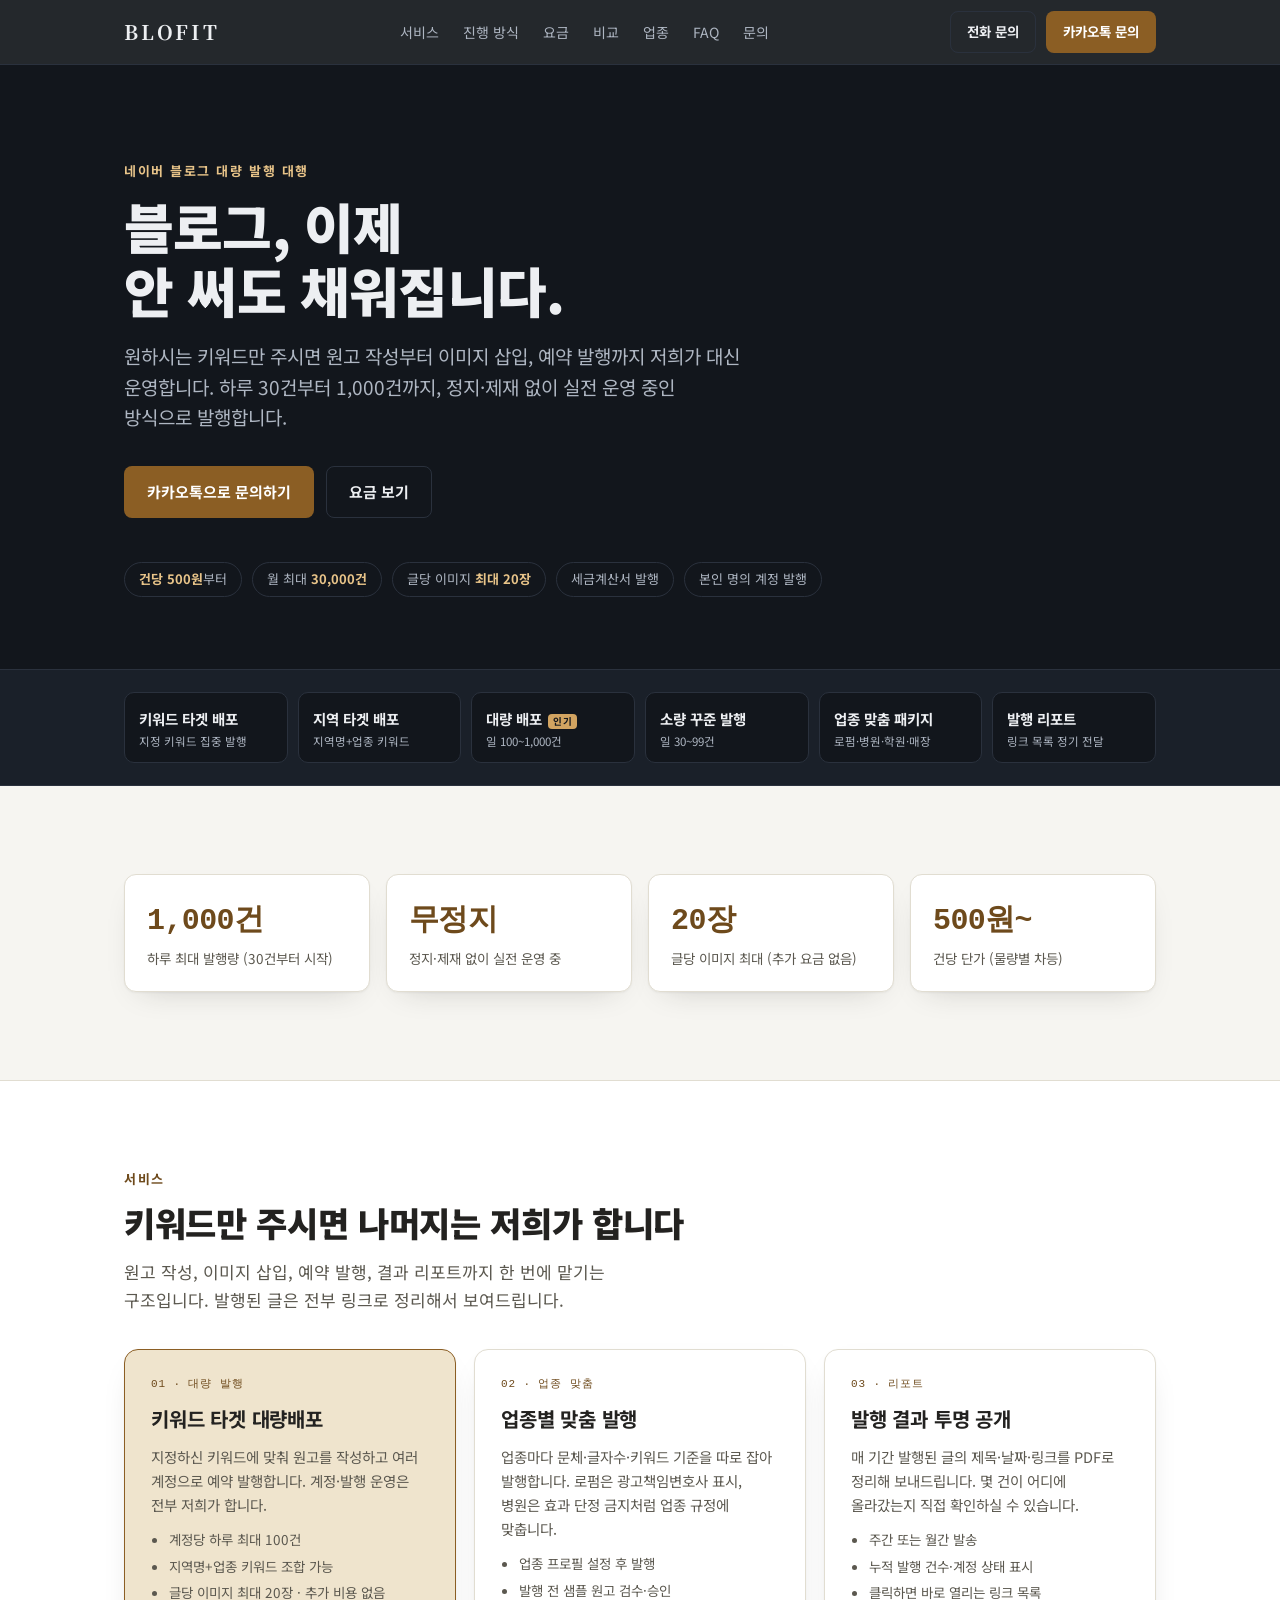
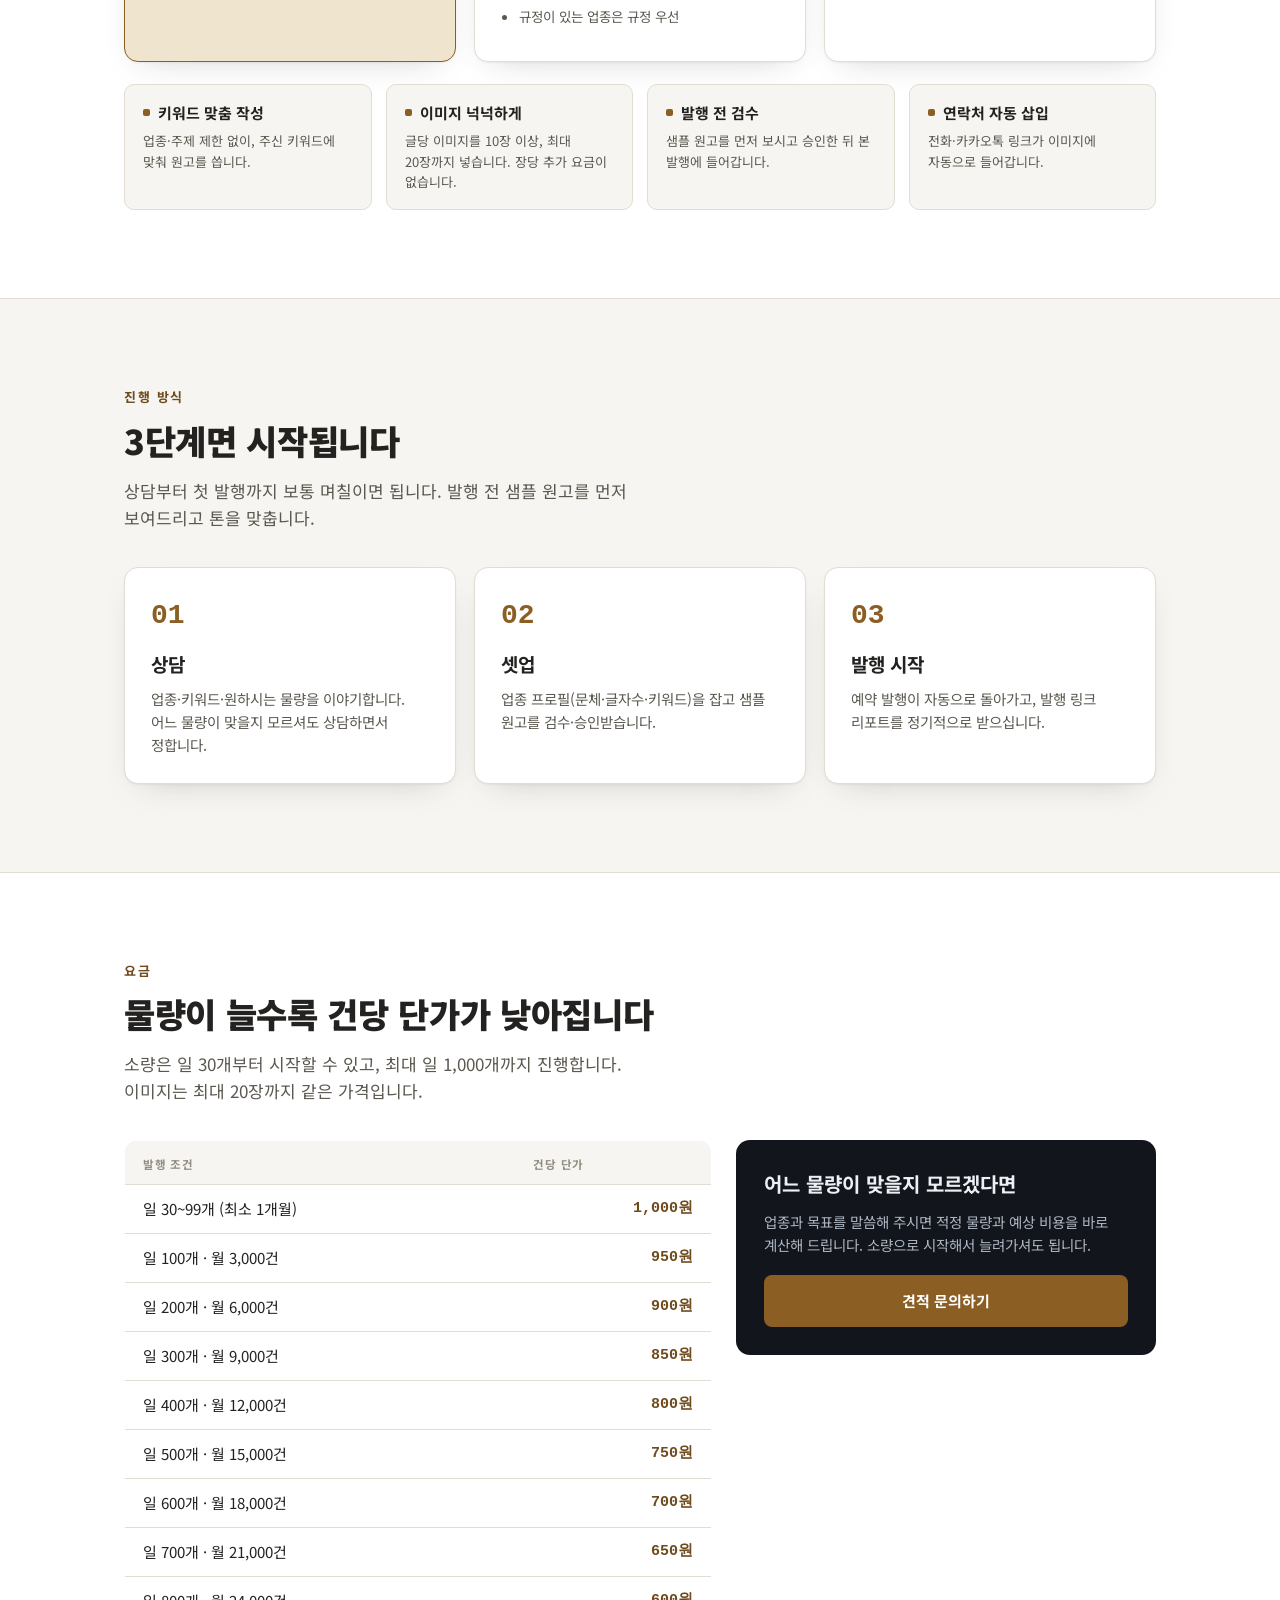
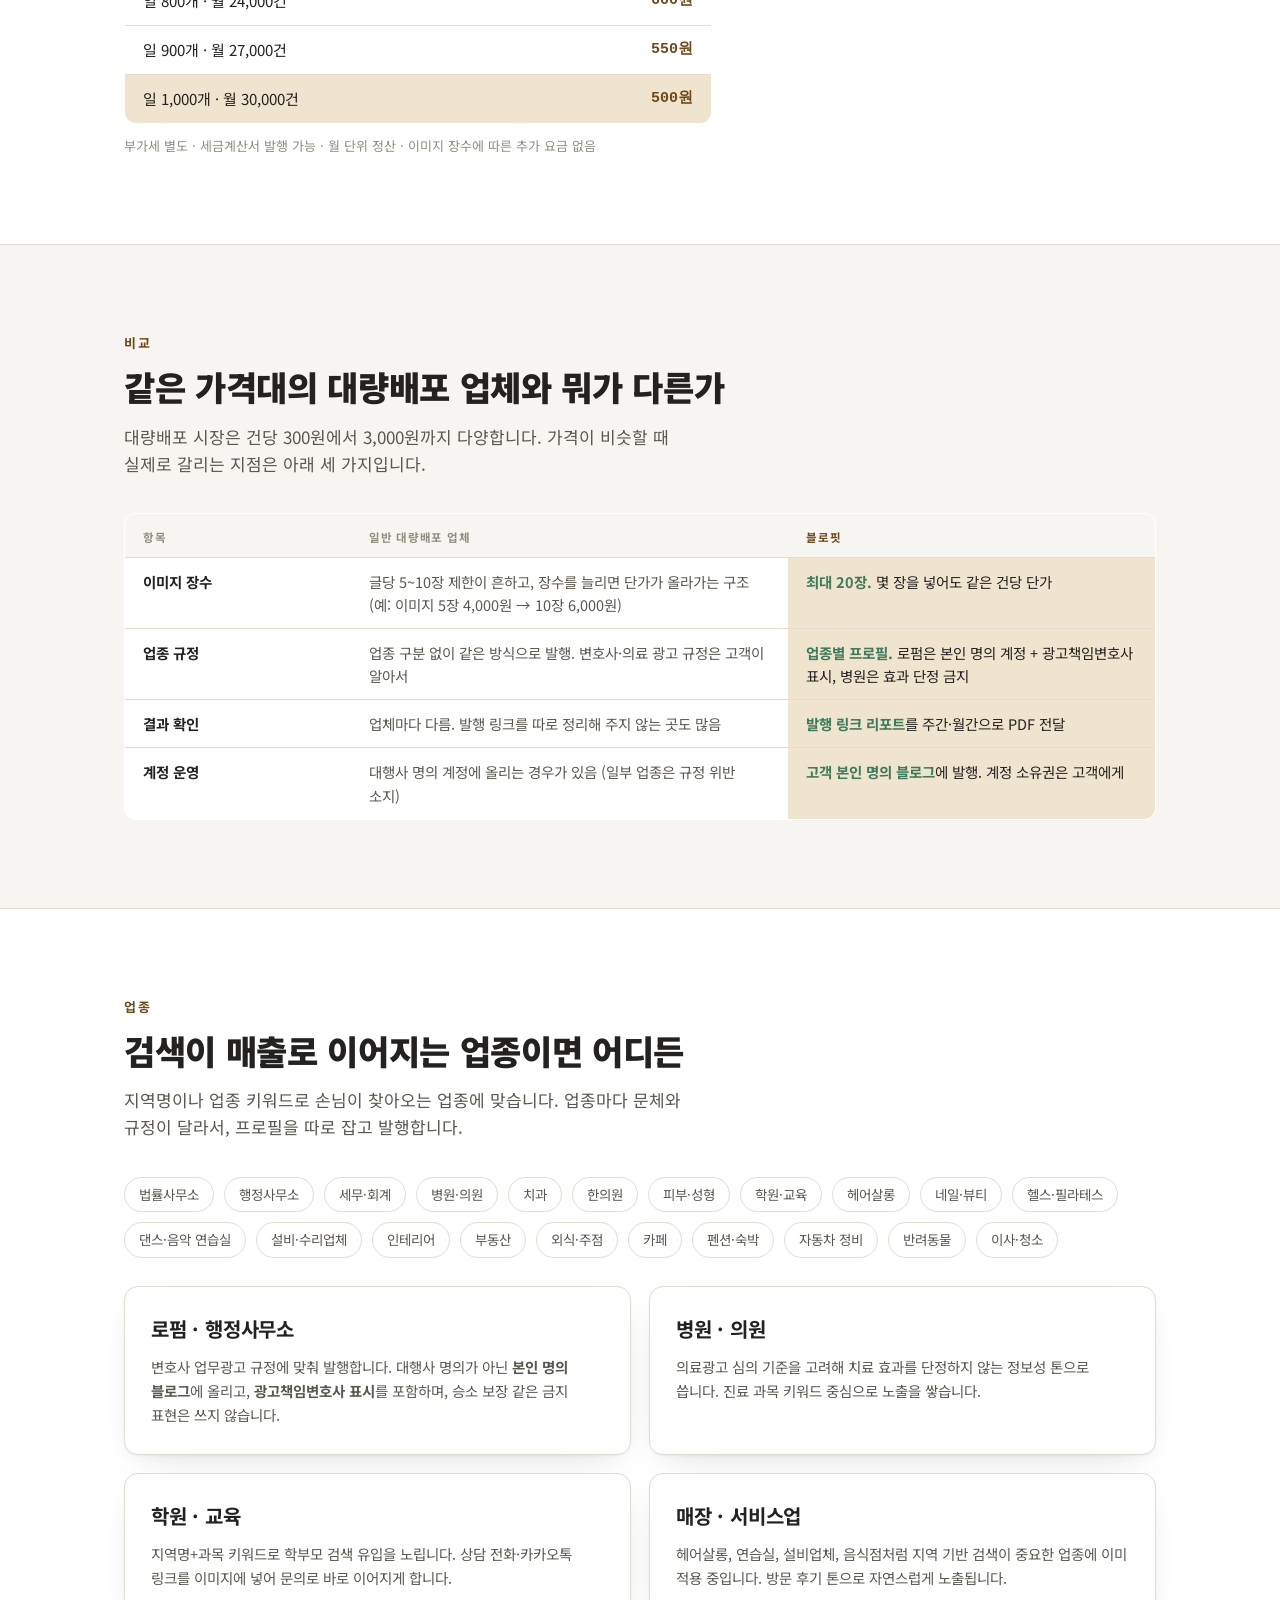
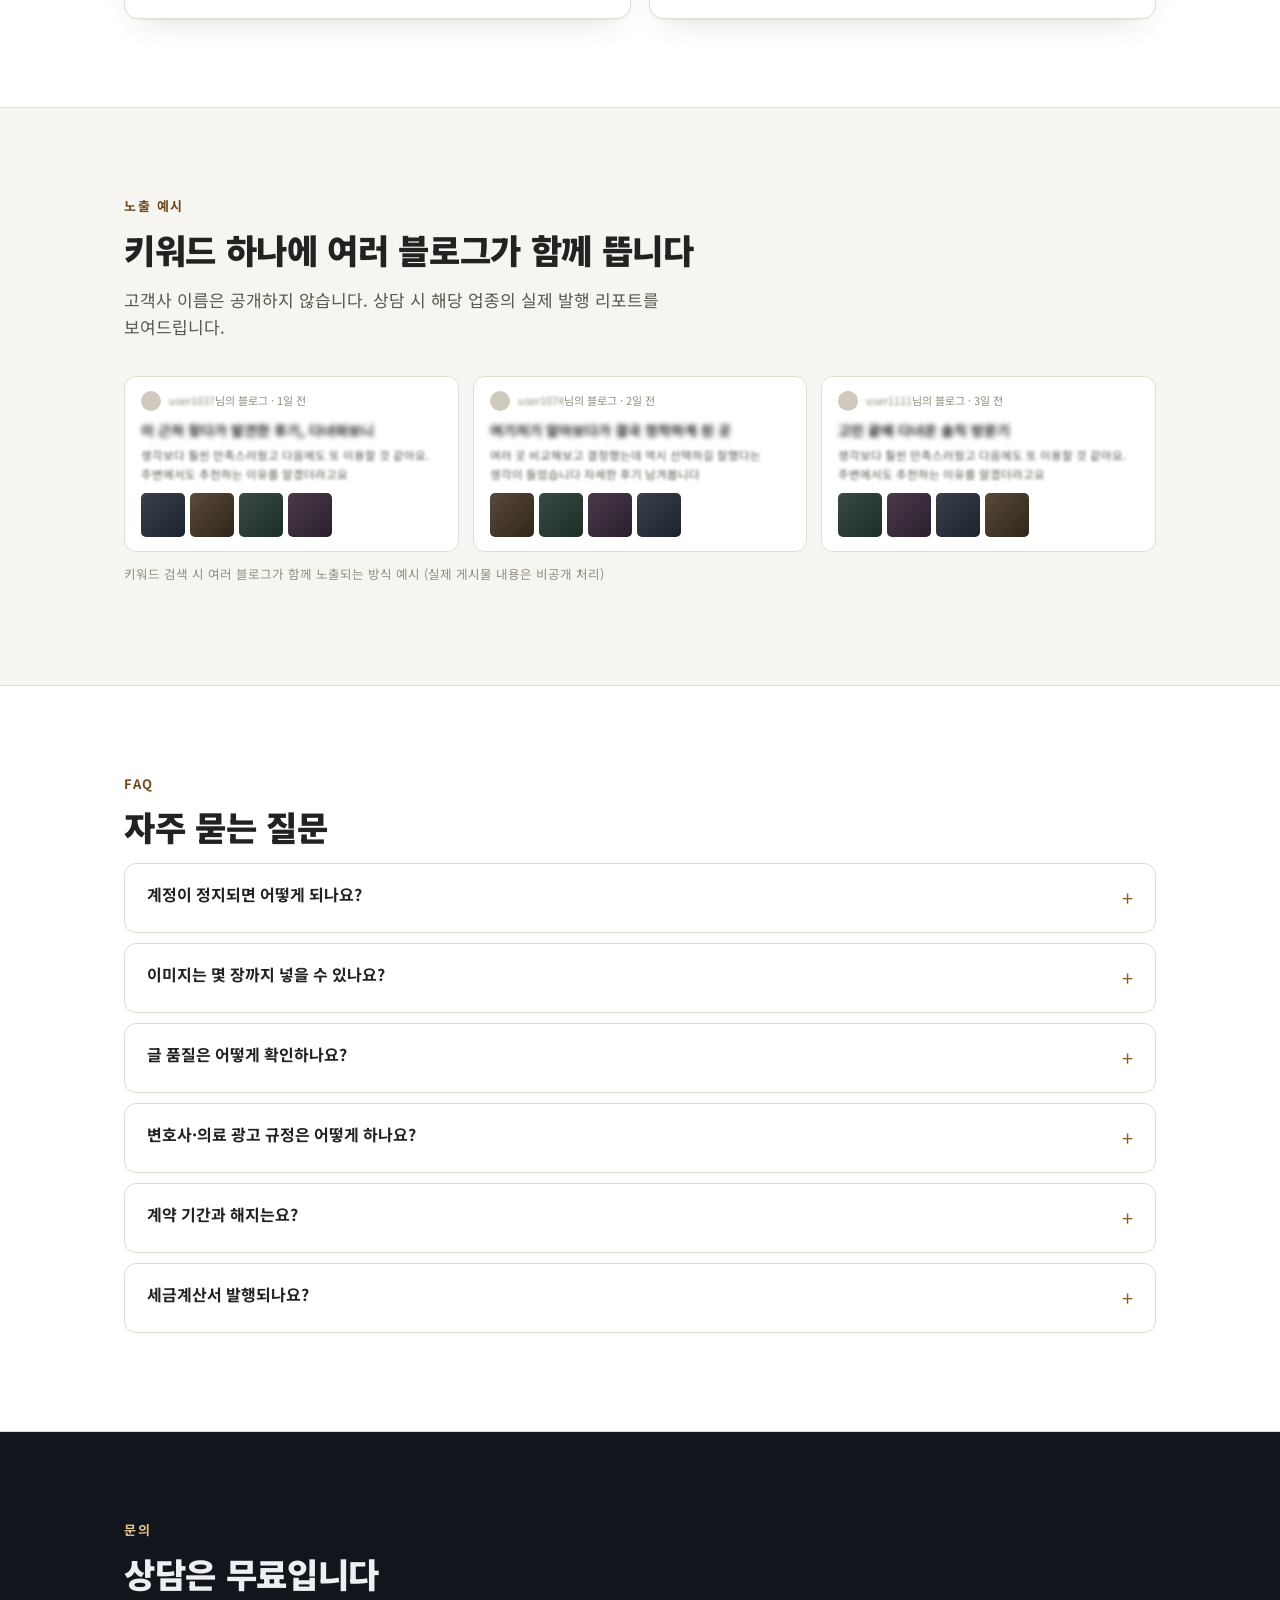
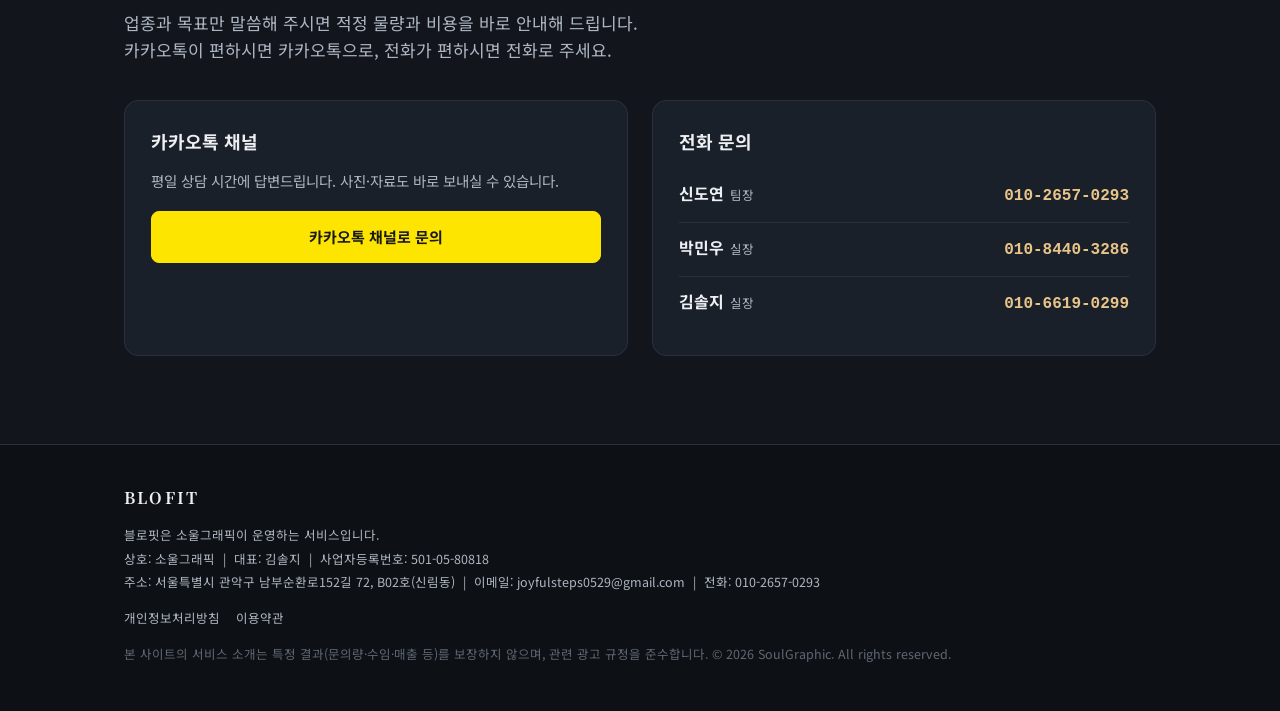
==== index.html @ 7c00e3a6 "블로핏 홈페이지 v5" ====
<!DOCTYPE html>
<html lang="ko">
<head>
<meta charset="UTF-8">
<meta name="viewport" content="width=device-width, initial-scale=1">
<title>블로핏 | 네이버 블로그 대량 발행 대행</title>
<meta name="description" content="키워드만 주시면 원고 작성부터 예약 발행까지. 네이버 블로그 대량배포·키워드 타겟 포스팅을 하루 30건부터 1,000건까지 정지·제재 없이 대행합니다. 건당 500원부터, 글당 이미지 최대 20장, 세금계산서 발행 가능.">
<meta name="keywords" content="블로그 마케팅 대행, 블로그 대량배포, 네이버 블로그 발행 대행, 키워드 상위노출, 블로그 포스팅 대행, 로펌 블로그 마케팅, 병원 블로그 마케팅, 블로핏">
<meta name="robots" content="index,follow">
<link rel="canonical" href="https://blofit.co.kr/">
<meta name="naver-site-verification" content="[네이버 서치어드바이저에서 발급받은 코드]">
<meta property="og:type" content="website">
<meta property="og:title" content="블로핏 | 네이버 블로그 대량 발행 대행">
<meta property="og:description" content="키워드만 주시면 원고 작성부터 예약 발행까지. 하루 30건부터 1,000건까지, 정지·제재 없이 대행합니다.">
<meta property="og:url" content="https://blofit.co.kr/">
<meta property="og:locale" content="ko_KR">
<link rel="stylesheet" href="https://fonts.googleapis.com/css2?family=Noto+Sans+KR:wght@400;500;700;900&family=Noto+Serif+KR:wght@700&display=swap">
<link rel="stylesheet" href="style.css">
<script type="application/ld+json">
{
  "@context": "https://schema.org",
  "@type": "ProfessionalService",
  "name": "블로핏",
  "alternateName": "BLOFIT",
  "description": "네이버 블로그 대량 발행·키워드 타겟 포스팅 대행 서비스",
  "url": "https://blofit.co.kr/",
  "telephone": "+82-10-2657-0293",
  "email": "joyfulsteps0529@gmail.com",
  "address": { "@type": "PostalAddress", "streetAddress": "남부순환로152길 72, B02호", "addressLocality": "관악구", "addressRegion": "서울특별시", "addressCountry": "KR" },
  "areaServed": "KR",
  "parentOrganization": { "@type": "Organization", "name": "소울그래픽" },
  "serviceType": ["블로그 마케팅 대행", "블로그 대량배포", "키워드 타겟 포스팅"]
}
</script>
</head>
<body>

<!-- ===== 헤더 ===== -->
<header>
  <div class="wrap nav">
    <a href="#top" class="wordmark">BLOFIT</a>
    <nav class="nav-links">
      <a href="#service">서비스</a>
      <a href="#process">진행 방식</a>
      <a href="#pricing">요금</a>
      <a href="#compare">비교</a>
      <a href="#industry">업종</a>
      <a href="#faq">FAQ</a>
      <a href="#contact">문의</a>
    </nav>
    <div class="nav-cta">
      <a class="btn btn-ghost btn-tel" href="tel:010-2657-0293">전화 문의</a>
      <a class="btn btn-brass" href="#contact">카카오톡 문의</a>
    </div>
  </div>
</header>

<!-- ===== 히어로 ===== -->
<section class="hero" id="top">
  <div class="wrap">
    <p class="eyebrow">네이버 블로그 대량 발행 대행</p>
    <h1>블로그, 이제<br>안 써도 채워집니다.</h1>
    <p class="lede">원하시는 키워드만 주시면 원고 작성부터 이미지 삽입, 예약 발행까지 저희가 대신 운영합니다. 하루 30건부터 1,000건까지, 정지·제재 없이 실전 운영 중인 방식으로 발행합니다.</p>
    <div class="hero-cta">
      <a class="btn btn-brass" href="#contact">카카오톡으로 문의하기</a>
      <a class="btn btn-ghost" href="#pricing">요금 보기</a>
    </div>
    <div class="chips">
      <span class="chip"><b>건당 500원</b>부터</span>
      <span class="chip">월 최대 <b>30,000건</b></span>
      <span class="chip">글당 이미지 <b>최대 20장</b></span>
      <span class="chip">세금계산서 발행</span>
      <span class="chip">본인 명의 계정 발행</span>
    </div>
  </div>
</section>

<!-- ===== 카테고리 버튼 띠 ===== -->
<div class="catbar">
  <div class="wrap">
    <div class="cats">
      <a class="cat" href="#service"><b>키워드 타겟 배포</b><span>지정 키워드 집중 발행</span></a>
      <a class="cat" href="#service"><b>지역 타겟 배포</b><span>지역명+업종 키워드</span></a>
      <a class="cat" href="#pricing"><b>대량 배포<span class="new">인기</span></b><span>일 100~1,000건</span></a>
      <a class="cat" href="#pricing"><b>소량 꾸준 발행</b><span>일 30~99건</span></a>
      <a class="cat" href="#industry"><b>업종 맞춤 패키지</b><span>로펌·병원·학원·매장</span></a>
      <a class="cat" href="#service"><b>발행 리포트</b><span>링크 목록 정기 전달</span></a>
    </div>
  </div>
</div>

<!-- ===== 핵심 숫자 ===== -->
<section>
  <div class="wrap">
    <div class="stats">
      <div class="stat"><b>1,000건</b><span>하루 최대 발행량 (30건부터 시작)</span></div>
      <div class="stat"><b>무정지</b><span>정지·제재 없이 실전 운영 중</span></div>
      <div class="stat"><b>20장</b><span>글당 이미지 최대 (추가 요금 없음)</span></div>
      <div class="stat"><b>500원~</b><span>건당 단가 (물량별 차등)</span></div>
    </div>
  </div>
</section>

<!-- ===== 서비스 ===== -->
<section class="alt" id="service">
  <div class="wrap">
    <p class="eyebrow">서비스</p>
    <h2>키워드만 주시면 나머지는 저희가 합니다</h2>
    <p class="lede">원고 작성, 이미지 삽입, 예약 발행, 결과 리포트까지 한 번에 맡기는 구조입니다. 발행된 글은 전부 링크로 정리해서 보여드립니다.</p>
    <div class="grid-3">
      <div class="card tint">
        <span class="k">01 · 대량 발행</span>
        <h3>키워드 타겟 대량배포</h3>
        <p>지정하신 키워드에 맞춰 원고를 작성하고 여러 계정으로 예약 발행합니다. 계정·발행 운영은 전부 저희가 합니다.</p>
        <ul>
          <li>계정당 하루 최대 100건</li>
          <li>지역명+업종 키워드 조합 가능</li>
          <li>글당 이미지 최대 20장 · 추가 비용 없음</li>
        </ul>
      </div>
      <div class="card">
        <span class="k">02 · 업종 맞춤</span>
        <h3>업종별 맞춤 발행</h3>
        <p>업종마다 문체·글자수·키워드 기준을 따로 잡아 발행합니다. 로펌은 광고책임변호사 표시, 병원은 효과 단정 금지처럼 업종 규정에 맞춥니다.</p>
        <ul>
          <li>업종 프로필 설정 후 발행</li>
          <li>발행 전 샘플 원고 검수·승인</li>
          <li>규정이 있는 업종은 규정 우선</li>
        </ul>
      </div>
      <div class="card">
        <span class="k">03 · 리포트</span>
        <h3>발행 결과 투명 공개</h3>
        <p>매 기간 발행된 글의 제목·날짜·링크를 PDF로 정리해 보내드립니다. 몇 건이 어디에 올라갔는지 직접 확인하실 수 있습니다.</p>
        <ul>
          <li>주간 또는 월간 발송</li>
          <li>누적 발행 건수·계정 상태 표시</li>
          <li>클릭하면 바로 열리는 링크 목록</li>
        </ul>
      </div>
    </div>
    <div class="feature-row">
      <div class="feature"><h4>키워드 맞춤 작성</h4><p>업종·주제 제한 없이, 주신 키워드에 맞춰 원고를 씁니다.</p></div>
      <div class="feature"><h4>이미지 넉넉하게</h4><p>글당 이미지를 10장 이상, 최대 20장까지 넣습니다. 장당 추가 요금이 없습니다.</p></div>
      <div class="feature"><h4>발행 전 검수</h4><p>샘플 원고를 먼저 보시고 승인한 뒤 본 발행에 들어갑니다.</p></div>
      <div class="feature"><h4>연락처 자동 삽입</h4><p>전화·카카오톡 링크가 이미지에 자동으로 들어갑니다.</p></div>
    </div>
  </div>
</section>

<!-- ===== 진행 방식 ===== -->
<section id="process">
  <div class="wrap">
    <p class="eyebrow">진행 방식</p>
    <h2>3단계면 시작됩니다</h2>
    <p class="lede">상담부터 첫 발행까지 보통 며칠이면 됩니다. 발행 전 샘플 원고를 먼저 보여드리고 톤을 맞춥니다.</p>
    <div class="steps">
      <div class="step"><div class="n">01</div><h3>상담</h3><p>업종·키워드·원하시는 물량을 이야기합니다. 어느 물량이 맞을지 모르셔도 상담하면서 정합니다.</p></div>
      <div class="step"><div class="n">02</div><h3>셋업</h3><p>업종 프로필(문체·글자수·키워드)을 잡고 샘플 원고를 검수·승인받습니다.</p></div>
      <div class="step"><div class="n">03</div><h3>발행 시작</h3><p>예약 발행이 자동으로 돌아가고, 발행 링크 리포트를 정기적으로 받으십니다.</p></div>
    </div>
  </div>
</section>

<!-- ===== 요금 ===== -->
<section class="alt" id="pricing">
  <div class="wrap">
    <p class="eyebrow">요금</p>
    <h2>물량이 늘수록 건당 단가가 낮아집니다</h2>
    <p class="lede">소량은 일 30개부터 시작할 수 있고, 최대 일 1,000개까지 진행합니다. 이미지는 최대 20장까지 같은 가격입니다.</p>
    <div class="price-wrap">
      <div class="table-wrap">
        <table class="price-table">
          <thead><tr><th>발행 조건</th><th>건당 단가</th></tr></thead>
          <tbody>
            <tr><td>일 30~99개 (최소 1개월)</td><td>1,000원</td></tr>
            <tr><td>일 100개 · 월 3,000건</td><td>950원</td></tr>
            <tr><td>일 200개 · 월 6,000건</td><td>900원</td></tr>
            <tr><td>일 300개 · 월 9,000건</td><td>850원</td></tr>
            <tr><td>일 400개 · 월 12,000건</td><td>800원</td></tr>
            <tr><td>일 500개 · 월 15,000건</td><td>750원</td></tr>
            <tr><td>일 600개 · 월 18,000건</td><td>700원</td></tr>
            <tr><td>일 700개 · 월 21,000건</td><td>650원</td></tr>
            <tr><td>일 800개 · 월 24,000건</td><td>600원</td></tr>
            <tr><td>일 900개 · 월 27,000건</td><td>550원</td></tr>
            <tr class="hl"><td>일 1,000개 · 월 30,000건</td><td>500원</td></tr>
          </tbody>
        </table>
        <p class="price-note">부가세 별도 · 세금계산서 발행 가능 · 월 단위 정산 · 이미지 장수에 따른 추가 요금 없음</p>
      </div>
      <div class="side-card">
        <h3>어느 물량이 맞을지 모르겠다면</h3>
        <p>업종과 목표를 말씀해 주시면 적정 물량과 예상 비용을 바로 계산해 드립니다. 소량으로 시작해서 늘려가셔도 됩니다.</p>
        <a class="btn btn-brass" href="#contact">견적 문의하기</a>
      </div>
    </div>
  </div>
</section>

<!-- ===== 타사 비교 ===== -->
<section id="compare">
  <div class="wrap">
    <p class="eyebrow">비교</p>
    <h2>같은 가격대의 대량배포 업체와 뭐가 다른가</h2>
    <p class="lede">대량배포 시장은 건당 300원에서 3,000원까지 다양합니다. 가격이 비슷할 때 실제로 갈리는 지점은 아래 세 가지입니다.</p>
    <div class="table-wrap">
      <table class="compare">
        <thead><tr><th>항목</th><th>일반 대량배포 업체</th><th>블로핏</th></tr></thead>
        <tbody>
          <tr>
            <td>이미지 장수</td>
            <td>글당 5~10장 제한이 흔하고, 장수를 늘리면 단가가 올라가는 구조 (예: 이미지 5장 4,000원 → 10장 6,000원)</td>
            <td><span class="ok">최대 20장.</span> 몇 장을 넣어도 같은 건당 단가</td>
          </tr>
          <tr>
            <td>업종 규정</td>
            <td>업종 구분 없이 같은 방식으로 발행. 변호사·의료 광고 규정은 고객이 알아서</td>
            <td><span class="ok">업종별 프로필.</span> 로펌은 본인 명의 계정 + 광고책임변호사 표시, 병원은 효과 단정 금지</td>
          </tr>
          <tr>
            <td>결과 확인</td>
            <td>업체마다 다름. 발행 링크를 따로 정리해 주지 않는 곳도 많음</td>
            <td><span class="ok">발행 링크 리포트</span>를 주간·월간으로 PDF 전달</td>
          </tr>
          <tr>
            <td>계정 운영</td>
            <td>대행사 명의 계정에 올리는 경우가 있음 (일부 업종은 규정 위반 소지)</td>
            <td><span class="ok">고객 본인 명의 블로그</span>에 발행. 계정 소유권은 고객에게</td>
          </tr>
        </tbody>
      </table>
    </div>
  </div>
</section>

<!-- ===== 업종 ===== -->
<section class="alt" id="industry">
  <div class="wrap">
    <p class="eyebrow">업종</p>
    <h2>검색이 매출로 이어지는 업종이면 어디든</h2>
    <p class="lede">지역명이나 업종 키워드로 손님이 찾아오는 업종에 맞습니다. 업종마다 문체와 규정이 달라서, 프로필을 따로 잡고 발행합니다.</p>
    <div class="industry-chips">
      <span class="chip">법률사무소</span><span class="chip">행정사무소</span><span class="chip">세무·회계</span>
      <span class="chip">병원·의원</span><span class="chip">치과</span><span class="chip">한의원</span><span class="chip">피부·성형</span>
      <span class="chip">학원·교육</span><span class="chip">헤어살롱</span><span class="chip">네일·뷰티</span><span class="chip">헬스·필라테스</span>
      <span class="chip">댄스·음악 연습실</span><span class="chip">설비·수리업체</span><span class="chip">인테리어</span><span class="chip">부동산</span>
      <span class="chip">외식·주점</span><span class="chip">카페</span><span class="chip">펜션·숙박</span><span class="chip">자동차 정비</span>
      <span class="chip">반려동물</span><span class="chip">이사·청소</span>
    </div>
    <div class="grid-2">
      <div class="card">
        <h3>로펌 · 행정사무소</h3>
        <p>변호사 업무광고 규정에 맞춰 발행합니다. 대행사 명의가 아닌 <b>본인 명의 블로그</b>에 올리고, <b>광고책임변호사 표시</b>를 포함하며, 승소 보장 같은 금지 표현은 쓰지 않습니다.</p>
      </div>
      <div class="card">
        <h3>병원 · 의원</h3>
        <p>의료광고 심의 기준을 고려해 치료 효과를 단정하지 않는 정보성 톤으로 씁니다. 진료 과목 키워드 중심으로 노출을 쌓습니다.</p>
      </div>
      <div class="card">
        <h3>학원 · 교육</h3>
        <p>지역명+과목 키워드로 학부모 검색 유입을 노립니다. 상담 전화·카카오톡 링크를 이미지에 넣어 문의로 바로 이어지게 합니다.</p>
      </div>
      <div class="card">
        <h3>매장 · 서비스업</h3>
        <p>헤어살롱, 연습실, 설비업체, 음식점처럼 지역 기반 검색이 중요한 업종에 이미 적용 중입니다. 방문 후기 톤으로 자연스럽게 노출됩니다.</p>
      </div>
    </div>
  </div>
</section>

<!-- ===== 노출 예시 ===== -->
<section id="proof">
  <div class="wrap">
    <p class="eyebrow">노출 예시</p>
    <h2>키워드 하나에 여러 블로그가 함께 뜹니다</h2>
    <p class="lede">고객사 이름은 공개하지 않습니다. 상담 시 해당 업종의 실제 발행 리포트를 보여드립니다.</p>
    <div class="proof-grid">
      <div class="blogcard"><div class="bc-head"><div class="bc-avatar"></div><div class="bc-who"><span class="blur-sm">user1037</span>님의 블로그 · 1일 전</div></div><div class="bc-title blur-md">이 근처 찾다가 발견한 후기, 다녀와보니</div><div class="bc-body blur-sm">생각보다 훨씬 만족스러웠고 다음에도 또 이용할 것 같아요. 주변에서도 추천하는 이유를 알겠더라고요</div><div class="bc-thumbs"><div class="thumb" style="background:linear-gradient(135deg,#3a3f4a,#1c2430)"></div><div class="thumb" style="background:linear-gradient(135deg,#5a4a3a,#2e2617)"></div><div class="thumb" style="background:linear-gradient(135deg,#3a4a44,#1b2f27)"></div><div class="thumb" style="background:linear-gradient(135deg,#4a3a4a,#2a1f2e)"></div></div></div>
      <div class="blogcard"><div class="bc-head"><div class="bc-avatar"></div><div class="bc-who"><span class="blur-sm">user1074</span>님의 블로그 · 2일 전</div></div><div class="bc-title blur-md">여기저기 알아보다가 결국 정착하게 된 곳</div><div class="bc-body blur-sm">여러 곳 비교해보고 결정했는데 역시 선택하길 잘했다는 생각이 들었습니다 자세한 후기 남겨봅니다</div><div class="bc-thumbs"><div class="thumb" style="background:linear-gradient(135deg,#5a4a3a,#2e2617)"></div><div class="thumb" style="background:linear-gradient(135deg,#3a4a44,#1b2f27)"></div><div class="thumb" style="background:linear-gradient(135deg,#4a3a4a,#2a1f2e)"></div><div class="thumb" style="background:linear-gradient(135deg,#3a3f4a,#1c2430)"></div></div></div>
      <div class="blogcard"><div class="bc-head"><div class="bc-avatar"></div><div class="bc-who"><span class="blur-sm">user1111</span>님의 블로그 · 3일 전</div></div><div class="bc-title blur-md">고민 끝에 다녀온 솔직 방문기</div><div class="bc-body blur-sm">생각보다 훨씬 만족스러웠고 다음에도 또 이용할 것 같아요. 주변에서도 추천하는 이유를 알겠더라고요</div><div class="bc-thumbs"><div class="thumb" style="background:linear-gradient(135deg,#3a4a44,#1b2f27)"></div><div class="thumb" style="background:linear-gradient(135deg,#4a3a4a,#2a1f2e)"></div><div class="thumb" style="background:linear-gradient(135deg,#3a3f4a,#1c2430)"></div><div class="thumb" style="background:linear-gradient(135deg,#5a4a3a,#2e2617)"></div></div></div>
    </div>
    <p class="proof-caption">키워드 검색 시 여러 블로그가 함께 노출되는 방식 예시 (실제 게시물 내용은 비공개 처리)</p>
  </div>
</section>

<!-- ===== FAQ ===== -->
<section class="alt" id="faq">
  <div class="wrap">
    <p class="eyebrow">FAQ</p>
    <h2>자주 묻는 질문</h2>
    <details><summary>계정이 정지되면 어떻게 되나요?</summary><p>계정당 하루 최대 100건 기준으로 정지·제재 없이 실전 운영 중인 방식으로 발행합니다. 발행 간격과 방식은 임의로 바꾸지 않고, 바꿀 일이 있으면 먼저 알려드립니다.</p></details>
    <details><summary>이미지는 몇 장까지 넣을 수 있나요?</summary><p>글당 최대 20장까지 넣을 수 있고, 몇 장을 넣어도 건당 단가는 같습니다. 보통 10장 안팎이면 충분히 풍성하고, 더 필요하면 20장까지 가능합니다.</p></details>
    <details><summary>글 품질은 어떻게 확인하나요?</summary><p>본 발행 전에 샘플 원고를 먼저 보내드립니다. 문체·글자수·키워드 기준을 함께 잡은 뒤 승인하시면 그 기준으로 발행합니다.</p></details>
    <details><summary>변호사·의료 광고 규정은 어떻게 하나요?</summary><p>로펌은 본인 명의 계정 발행과 광고책임변호사 표시를 기본으로 합니다. 병원은 치료 효과 단정 표현을 쓰지 않습니다. 발행된 글의 최종 검수 권한은 고객사에 있습니다.</p></details>
    <details><summary>계약 기간과 해지는요?</summary><p>계약서에 기간을 명시하고, 만료 전 서면 통보가 없으면 같은 조건으로 연장됩니다. 중간 해지는 사전 서면 통보로 가능합니다.</p></details>
    <details><summary>세금계산서 발행되나요?</summary><p>네. 사업자 명의로 세금계산서를 발행하며, 월 단위로 전월 발행분을 정산합니다.</p></details>
  </div>
</section>

<!-- ===== 문의 ===== -->
<section class="contact" id="contact">
  <div class="wrap">
    <p class="eyebrow">문의</p>
    <h2>상담은 무료입니다</h2>
    <p class="lede">업종과 목표만 말씀해 주시면 적정 물량과 비용을 바로 안내해 드립니다. 카카오톡이 편하시면 카카오톡으로, 전화가 편하시면 전화로 주세요.</p>
    <div class="contact-grid">
      <div class="contact-box">
        <h3>카카오톡 채널</h3>
        <p class="desc">평일 상담 시간에 답변드립니다. 사진·자료도 바로 보내실 수 있습니다.</p>
        <!-- 카카오톡 채널 개설 후 아래 href를 채널 주소(https://pf.kakao.com/_XXXXX)로 교체 -->
        <a class="btn kakao-btn" href="[카카오톡 채널 주소]">카카오톡 채널로 문의</a>
      </div>
      <div class="contact-box">
        <h3>전화 문의</h3>
        <div class="person"><div class="nm">신도연<span>팀장</span></div><a href="tel:010-2657-0293">010-2657-0293</a></div>
        <div class="person"><div class="nm">박민우<span>실장</span></div><a href="tel:010-8440-3286">010-8440-3286</a></div>
        <div class="person"><div class="nm">김솔지<span>실장</span></div><a href="tel:010-6619-0299">010-6619-0299</a></div>
      </div>
    </div>
  </div>
</section>

<!-- ===== 푸터 ===== -->
<footer>
  <div class="wrap">
    <span class="wordmark">BLOFIT</span>
    <div class="biz">
      블로핏은 소울그래픽이 운영하는 서비스입니다.<br>
      상호: 소울그래픽 &nbsp;|&nbsp; 대표: 김솔지 &nbsp;|&nbsp; 사업자등록번호: 501-05-80818<br>
      주소: 서울특별시 관악구 남부순환로152길 72, B02호(신림동) &nbsp;|&nbsp; 이메일: <a href="mailto:joyfulsteps0529@gmail.com">joyfulsteps0529@gmail.com</a> &nbsp;|&nbsp; 전화: 010-2657-0293
    </div>
    <div class="links"><a href="privacy.html">개인정보처리방침</a><a href="terms.html">이용약관</a></div>
    <p class="fine">본 사이트의 서비스 소개는 특정 결과(문의량·수임·매출 등)를 보장하지 않으며, 관련 광고 규정을 준수합니다. © 2026 SoulGraphic. All rights reserved.</p>
  </div>
</footer>

</body>
</html>
---- style.css ----
/* =====================================================================
   블로핏 홈페이지 스타일시트
   ---------------------------------------------------------------------
   디자인을 바꾸려면 이 파일만 건드리면 됩니다. index.html은 내용(텍스트·구조)만 담고 있습니다.
   1) 색·글꼴·간격은 맨 위 :root 토큰에서 바꾸세요. 대부분의 디자인 변경은 여기서 끝납니다.
   2) 섹션별 스타일은 아래에 순서대로 있습니다 (헤더 → 히어로 → 카테고리 → 숫자 → 서비스 → 진행 → 요금 → 비교 → 업종 → 노출예시 → FAQ → 문의 → 푸터).
   3) 건드리면 안 되는 것: index.html의 id 값(#service, #pricing 등 — 메뉴/버튼 이동에 쓰임), 클래스 이름, 맨 아래 @media 반응형 규칙의 존재.
   ===================================================================== */

/* ---------- 1. 디자인 토큰 (여기만 바꿔도 전체 톤이 바뀜) ---------- */
:root{
  /* 밝은 영역 */
  --paper:#F6F5F1;          /* 페이지 배경 */
  --paper-raised:#FFFFFF;   /* 카드·표 배경 */
  --ink:#232220;            /* 본문 글자 */
  --ink-soft:#5B584F;       /* 보조 글자 */
  --ink-faint:#928D7F;      /* 흐린 글자·라벨 */
  --line:#E1DDD1;           /* 테두리·구분선 */

  /* 포인트 색 (버튼·강조) */
  --brass:#8B5E24;
  --brass-strong:#6E4A1C;
  --brass-tint:#EFE4CD;

  /* 어두운 영역 (헤더·히어로·문의·푸터) */
  --night:#12161C;
  --night-raised:#1A2029;
  --night-ink:#EDEFF2;
  --night-soft:#AEB6C2;
  --night-line:#2A313D;
  --night-brass:#D2A461;
  --night-brass-strong:#E8C489;

  /* 기타 */
  --good:#3F7A5C; --good-tint:#E1EEE6;
  --shadow: 0 1px 2px rgba(35,34,32,.05), 0 12px 32px -18px rgba(35,34,32,.25);

  /* 글꼴 */
  --font-body:"Noto Sans KR","Malgun Gothic","Apple SD Gothic Neo",system-ui,sans-serif;
  --font-logo:Georgia,"Noto Serif KR","Iowan Old Style",serif;
  --font-mono:"SF Mono","Cascadia Mono",Consolas,monospace;

  /* 크기·간격 */
  --radius:14px;
  --radius-sm:10px;
  --section-pad:88px;
  --wrap-max:1080px;
}

/* ---------- 2. 기본 ---------- */
*{box-sizing:border-box;}
html{scroll-behavior:smooth; overflow-x:hidden;}
body{
  margin:0; background:var(--paper); color:var(--ink); overflow-x:hidden;
  font-family:var(--font-body); line-height:1.6; -webkit-font-smoothing:antialiased;
  word-break:keep-all; overflow-wrap:break-word;   /* 한글 줄바꿈: 단어 단위로 */
}
a{color:inherit; text-decoration:none;}
img{max-width:100%;}
.wrap{max-width:var(--wrap-max); margin:0 auto; padding:0 24px;}
.wordmark{font-family:var(--font-logo); font-weight:700; letter-spacing:.14em; font-size:20px;}
.btn{display:inline-flex; align-items:center; gap:8px; padding:13px 22px; border-radius:8px; font-weight:700; font-size:15px; border:1px solid transparent; cursor:pointer; white-space:nowrap;}
.btn-brass{background:var(--brass); color:#fff;}
.btn-brass:hover{background:var(--brass-strong);}
.btn-ghost{background:transparent; border-color:var(--night-line); color:var(--night-ink);}
.btn-ghost:hover{border-color:var(--night-brass);}
.eyebrow{font-size:13px; letter-spacing:.12em; text-transform:uppercase; font-weight:700; color:var(--brass-strong); margin:0 0 12px;}
h2{font-size:34px; font-weight:900; letter-spacing:-.01em; line-height:1.25; margin:0 0 14px; text-wrap:balance;}
.lede{font-size:17px; color:var(--ink-soft); max-width:62ch; margin:0 0 36px;}
section{padding:var(--section-pad) 0;}
section.alt{background:var(--paper-raised); border-top:1px solid var(--line); border-bottom:1px solid var(--line);}

/* ---------- 3. 헤더 ---------- */
header{position:sticky; top:0; z-index:50; background:rgba(18,22,28,.92); backdrop-filter:blur(8px); color:var(--night-ink); border-bottom:1px solid var(--night-line);}
.nav{display:flex; align-items:center; justify-content:space-between; height:64px;}
.nav-links{display:flex; gap:24px; font-size:14px; color:var(--night-soft);}
.nav-links a:hover{color:var(--night-ink);}
.nav-cta{display:flex; gap:10px; align-items:center;}
.nav-cta .btn{padding:9px 16px; font-size:13.5px;}

/* ---------- 4. 히어로 ---------- */
.hero{background:var(--night); color:var(--night-ink); padding:96px 0 72px;}
.hero .eyebrow{color:var(--night-brass-strong);}
.hero h1{font-size:54px; font-weight:900; line-height:1.18; letter-spacing:-.015em; margin:0 0 20px; max-width:14em; text-wrap:balance;}
.hero .lede{color:var(--night-soft); font-size:19px; max-width:56ch; margin-bottom:34px;}
.hero-cta{display:flex; gap:12px; flex-wrap:wrap; margin-bottom:44px;}
.chips{display:flex; gap:10px; flex-wrap:wrap;}
.chip{font-size:13px; color:var(--night-soft); border:1px solid var(--night-line); border-radius:999px; padding:6px 14px;}
.chip b{color:var(--night-brass-strong);}

/* ---------- 5. 카테고리 버튼 띠 (윌메이드식 상품 메뉴) ---------- */
.catbar{background:var(--night-raised); border-top:1px solid var(--night-line); border-bottom:1px solid var(--night-line); padding:22px 0;}
.cats{display:grid; grid-template-columns:repeat(6,1fr); gap:10px;}
.cat{display:block; background:var(--night); border:1px solid var(--night-line); border-radius:var(--radius-sm); padding:14px 14px 13px; color:var(--night-ink); transition:border-color .15s, transform .15s;}
.cat:hover{border-color:var(--night-brass); transform:translateY(-2px);}
.cat b{display:block; font-size:14.5px; margin-bottom:3px;}
.cat span{display:block; font-size:11.5px; color:var(--night-soft); line-height:1.4;}
.cat .new{display:inline-block; font-size:9.5px; font-weight:700; letter-spacing:.06em; color:var(--night); background:var(--night-brass); border-radius:4px; padding:1px 5px; margin-left:6px; vertical-align:middle;}

/* ---------- 6. 핵심 숫자 ---------- */
.stats{display:grid; grid-template-columns:repeat(4,1fr); gap:16px;}
.stat{background:var(--paper-raised); border:1px solid var(--line); border-radius:12px; padding:22px 22px 20px; box-shadow:var(--shadow);}
.stat b{display:block; font-family:var(--font-mono); font-size:30px; color:var(--brass-strong); letter-spacing:-.02em;}
.stat span{font-size:13.5px; color:var(--ink-soft);}

/* ---------- 7. 서비스 카드 ---------- */
.grid-2{display:grid; grid-template-columns:1fr 1fr; gap:18px;}
.grid-3{display:grid; grid-template-columns:repeat(3,1fr); gap:18px;}
.card{background:var(--paper-raised); border:1px solid var(--line); border-radius:var(--radius); padding:26px 26px 28px; box-shadow:var(--shadow);}
.card.tint{background:var(--brass-tint); border-color:var(--brass);}
.card .k{font-family:var(--font-mono); font-size:11px; letter-spacing:.08em; color:var(--brass-strong); text-transform:uppercase; display:block; margin-bottom:10px;}
.card h3{font-size:20px; margin:0 0 10px; letter-spacing:-.01em;}
.card p{font-size:14.5px; color:var(--ink-soft); margin:0; line-height:1.65;}
.card ul{margin:12px 0 0; padding-left:18px;}
.card li{font-size:13.5px; color:var(--ink-soft); margin-bottom:5px;}
.feature-row{display:grid; grid-template-columns:repeat(4,1fr); gap:14px; margin-top:22px;}
.feature{border:1px solid var(--line); border-radius:var(--radius-sm); padding:16px 18px; background:var(--paper);}
.feature h4{font-size:15px; margin:0 0 6px; display:flex; align-items:center; gap:8px;}
.feature h4::before{content:""; width:7px; height:7px; border-radius:2px; background:var(--brass); flex:none;}
.feature p{font-size:13px; color:var(--ink-soft); margin:0;}

/* ---------- 8. 진행 방식 ---------- */
.steps{display:grid; grid-template-columns:repeat(3,1fr); gap:18px;}
.step{background:var(--paper-raised); border:1px solid var(--line); border-radius:var(--radius); padding:26px; box-shadow:var(--shadow);}
.step .n{font-family:var(--font-mono); font-size:28px; font-weight:700; color:var(--brass);}
.step h3{font-size:19px; margin:10px 0 8px;}
.step p{font-size:14.5px; color:var(--ink-soft); margin:0;}

/* ---------- 9. 요금표 ---------- */
.price-wrap{display:grid; grid-template-columns:1.4fr 1fr; gap:24px; align-items:start;}
table{width:100%; border-collapse:collapse; font-size:15px; background:var(--paper-raised); border:1px solid var(--line); border-radius:12px; overflow:hidden;}
thead th{text-align:left; font-size:11.5px; letter-spacing:.06em; text-transform:uppercase; color:var(--ink-faint); padding:14px 18px 10px; border-bottom:1px solid var(--line); background:var(--paper);}
tbody td{padding:12px 18px; border-bottom:1px solid var(--line); color:var(--ink);}
tbody tr:last-child td{border-bottom:none;}
tbody tr.hl td{background:var(--brass-tint);}
.price-table tbody td:last-child{font-family:var(--font-mono); font-variant-numeric:tabular-nums; font-weight:700; color:var(--brass-strong); text-align:right; white-space:nowrap;}
.table-wrap{overflow-x:auto;}
.price-note{font-size:13px; color:var(--ink-faint); margin:12px 0 0;}
.side-card{background:var(--night); color:var(--night-ink); border-radius:var(--radius); padding:28px;}
.side-card h3{font-size:20px; margin:0 0 10px;}
.side-card p{font-size:14.5px; color:var(--night-soft); margin:0 0 18px;}
.side-card .btn{width:100%; justify-content:center;}

/* ---------- 10. 타사 비교표 ---------- */
.compare thead th:nth-child(3){color:var(--brass-strong);}
.compare tbody td{vertical-align:top; font-size:14.5px;}
.compare tbody td:first-child{font-weight:700; white-space:nowrap; width:22%;}
.compare tbody td:nth-child(2){color:var(--ink-soft);}
.compare tbody td:nth-child(3){color:var(--ink); background:var(--brass-tint);}
.compare .ok{color:var(--good); font-weight:700;}

/* ---------- 11. 업종 ---------- */
.industry-chips{display:flex; gap:10px; flex-wrap:wrap; margin-bottom:28px;}
.industry-chips .chip{color:var(--ink-soft); border-color:var(--line); background:var(--paper-raised); font-size:13.5px;}

/* ---------- 12. 노출 예시 (블러 모크업) ---------- */
.proof-grid{display:grid; grid-template-columns:repeat(3,1fr); gap:14px;}
.blogcard{background:var(--paper-raised); border:1px solid var(--line); border-radius:12px; padding:14px 16px;}
.bc-head{display:flex; align-items:center; gap:8px; margin-bottom:8px;}
.bc-avatar{width:20px; height:20px; border-radius:50%; background:#cfcabd; flex:none;}
.bc-who{font-size:11px; color:var(--ink-faint);}
.bc-title{font-size:14px; font-weight:700; margin-bottom:5px;}
.bc-body{font-size:11.5px; color:var(--ink-soft); margin-bottom:10px;}
.bc-thumbs{display:flex; gap:5px;}
.thumb{width:44px; height:44px; border-radius:5px; flex:none;}
.blur-sm{filter:blur(1.6px); user-select:none;}
.blur-md{filter:blur(2.4px); user-select:none;}
.proof-caption{font-size:12.5px; color:var(--ink-faint); margin-top:12px;}

/* ---------- 13. FAQ ---------- */
details{background:var(--paper-raised); border:1px solid var(--line); border-radius:12px; padding:0 22px; margin-bottom:10px;}
summary{cursor:pointer; font-weight:700; font-size:16px; padding:18px 0; list-style:none; display:flex; justify-content:space-between; gap:12px;}
summary::-webkit-details-marker{display:none;}
summary::after{content:"+"; color:var(--brass); font-weight:400; font-size:20px;}
details[open] summary::after{content:"–";}
details p{margin:0 0 18px; font-size:15px; color:var(--ink-soft);}

/* ---------- 14. 문의 ---------- */
.contact{background:var(--night); color:var(--night-ink);}
.contact .eyebrow{color:var(--night-brass-strong);}
.contact h2{color:var(--night-ink);}
.contact .lede{color:var(--night-soft);}
.contact-grid{display:grid; grid-template-columns:1fr 1fr; gap:24px;}
.contact-box{background:var(--night-raised); border:1px solid var(--night-line); border-radius:var(--radius); padding:26px;}
.contact-box h3{font-size:18px; margin:0 0 14px;}
.contact-box .desc{color:var(--night-soft); font-size:14.5px; margin:0 0 18px;}
.person{display:flex; justify-content:space-between; align-items:baseline; padding:12px 0; border-top:1px solid var(--night-line);}
.person:first-of-type{border-top:none;}
.person .nm{font-weight:700;}
.person .nm span{font-size:12.5px; color:var(--night-soft); margin-left:6px; font-weight:400;}
.person a{font-family:var(--font-mono); color:var(--night-brass-strong); font-weight:700; font-size:16px;}
.kakao-btn{background:#FEE500; color:#191919; border-color:#FEE500; width:100%; justify-content:center;}
.kakao-btn:hover{background:#f5dc00;}

/* ---------- 15. 푸터 ---------- */
footer{background:#0D1116; color:var(--night-soft); padding:40px 0; font-size:12.5px; border-top:1px solid var(--night-line);}
footer .wordmark{color:var(--night-ink); font-size:16px; margin-bottom:12px; display:block;}
footer .biz{line-height:1.9;}
footer .links{margin-top:14px; display:flex; gap:16px;}
footer .links a:hover{color:var(--night-ink);}
footer .fine{margin-top:16px; color:#5f6772;}

/* ---------- 16. 반응형 (삭제 금지 — 모바일 레이아웃) ---------- */
@media (max-width:860px){
  section{padding:64px 0;}
  .nav-links{display:none;}
  .hero{padding:72px 0 56px;}
  .hero h1{font-size:36px;}
  .hero .lede{font-size:16.5px;}
  h2{font-size:27px;}
  .cats{grid-template-columns:repeat(3,1fr);}
  .stats, .grid-3, .steps, .proof-grid, .feature-row{grid-template-columns:1fr 1fr;}
  .grid-2, .price-wrap, .contact-grid{grid-template-columns:1fr;}
  .compare tbody td:first-child{white-space:normal;}
}
@media (max-width:520px){
  .cats{grid-template-columns:repeat(2,1fr);}
  .stats, .grid-3, .steps, .proof-grid, .feature-row{grid-template-columns:1fr;}
  .nav-cta .btn-tel{display:none;}
}
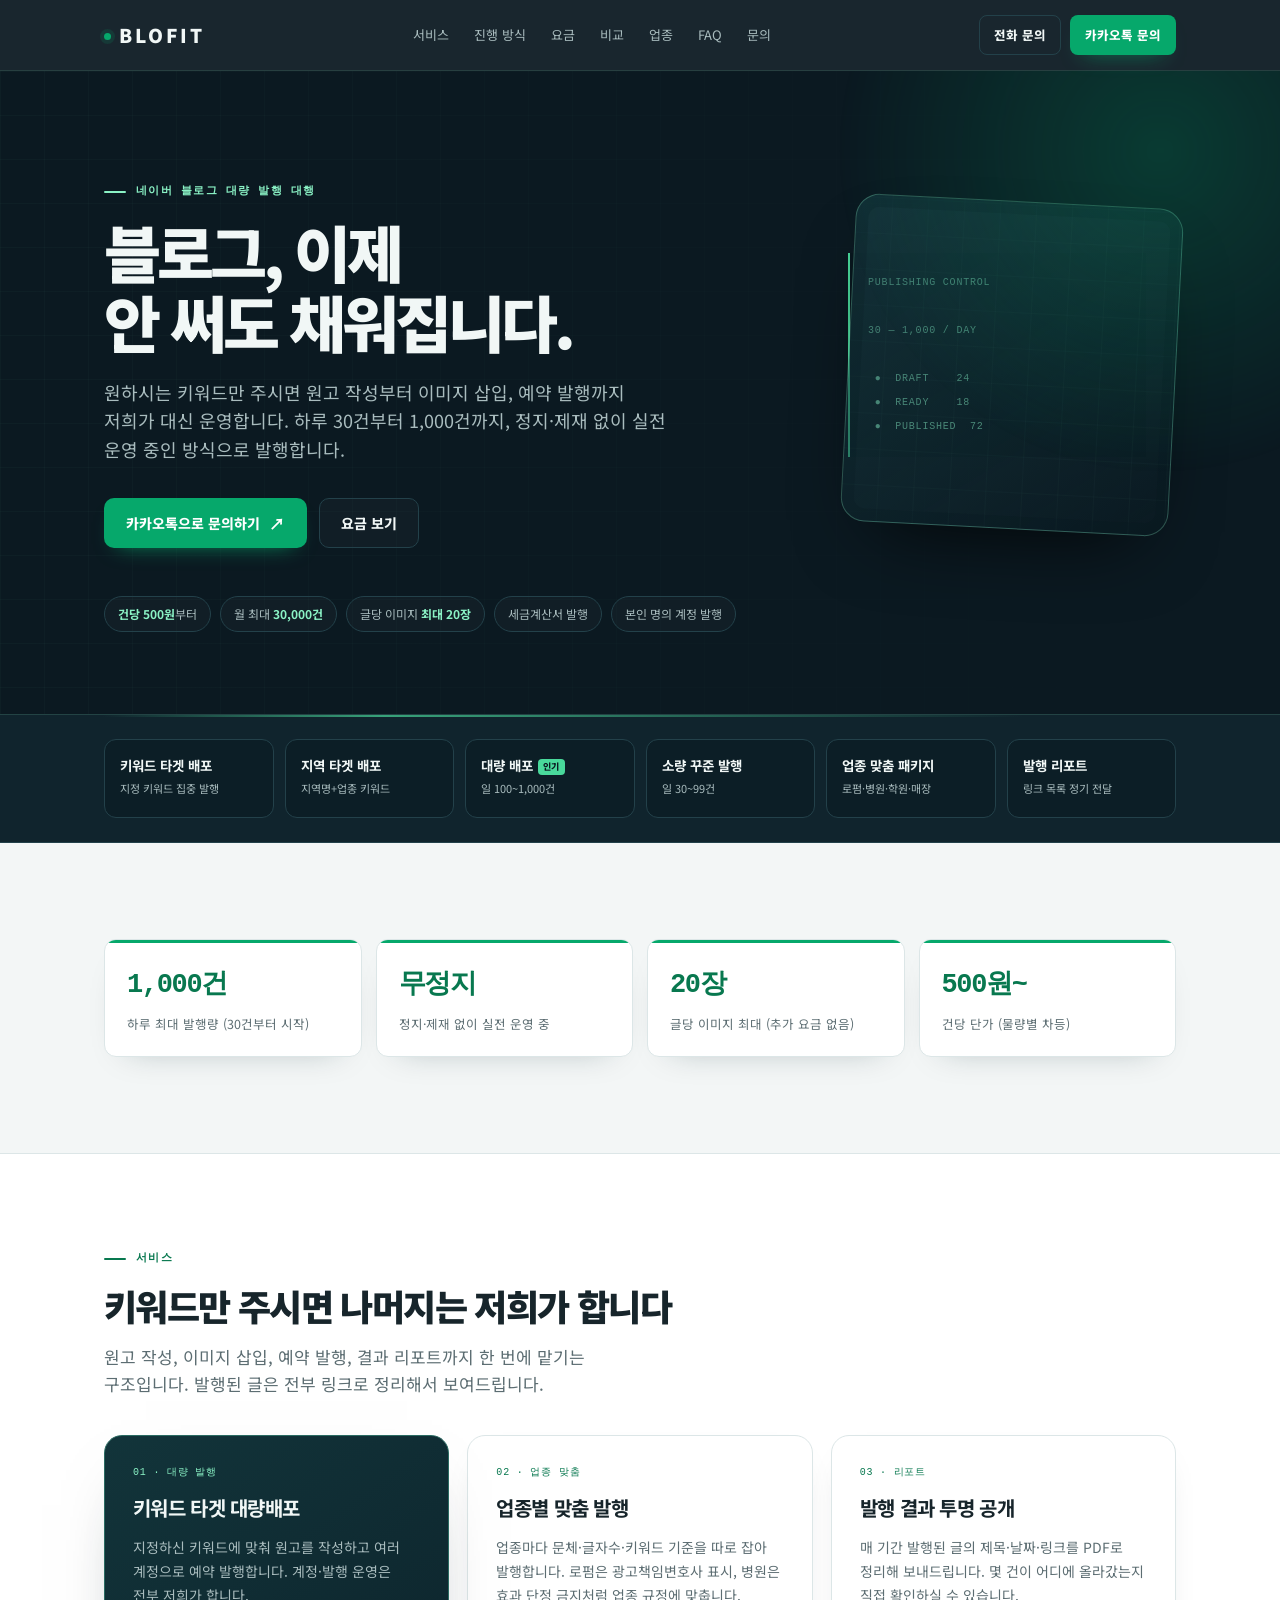
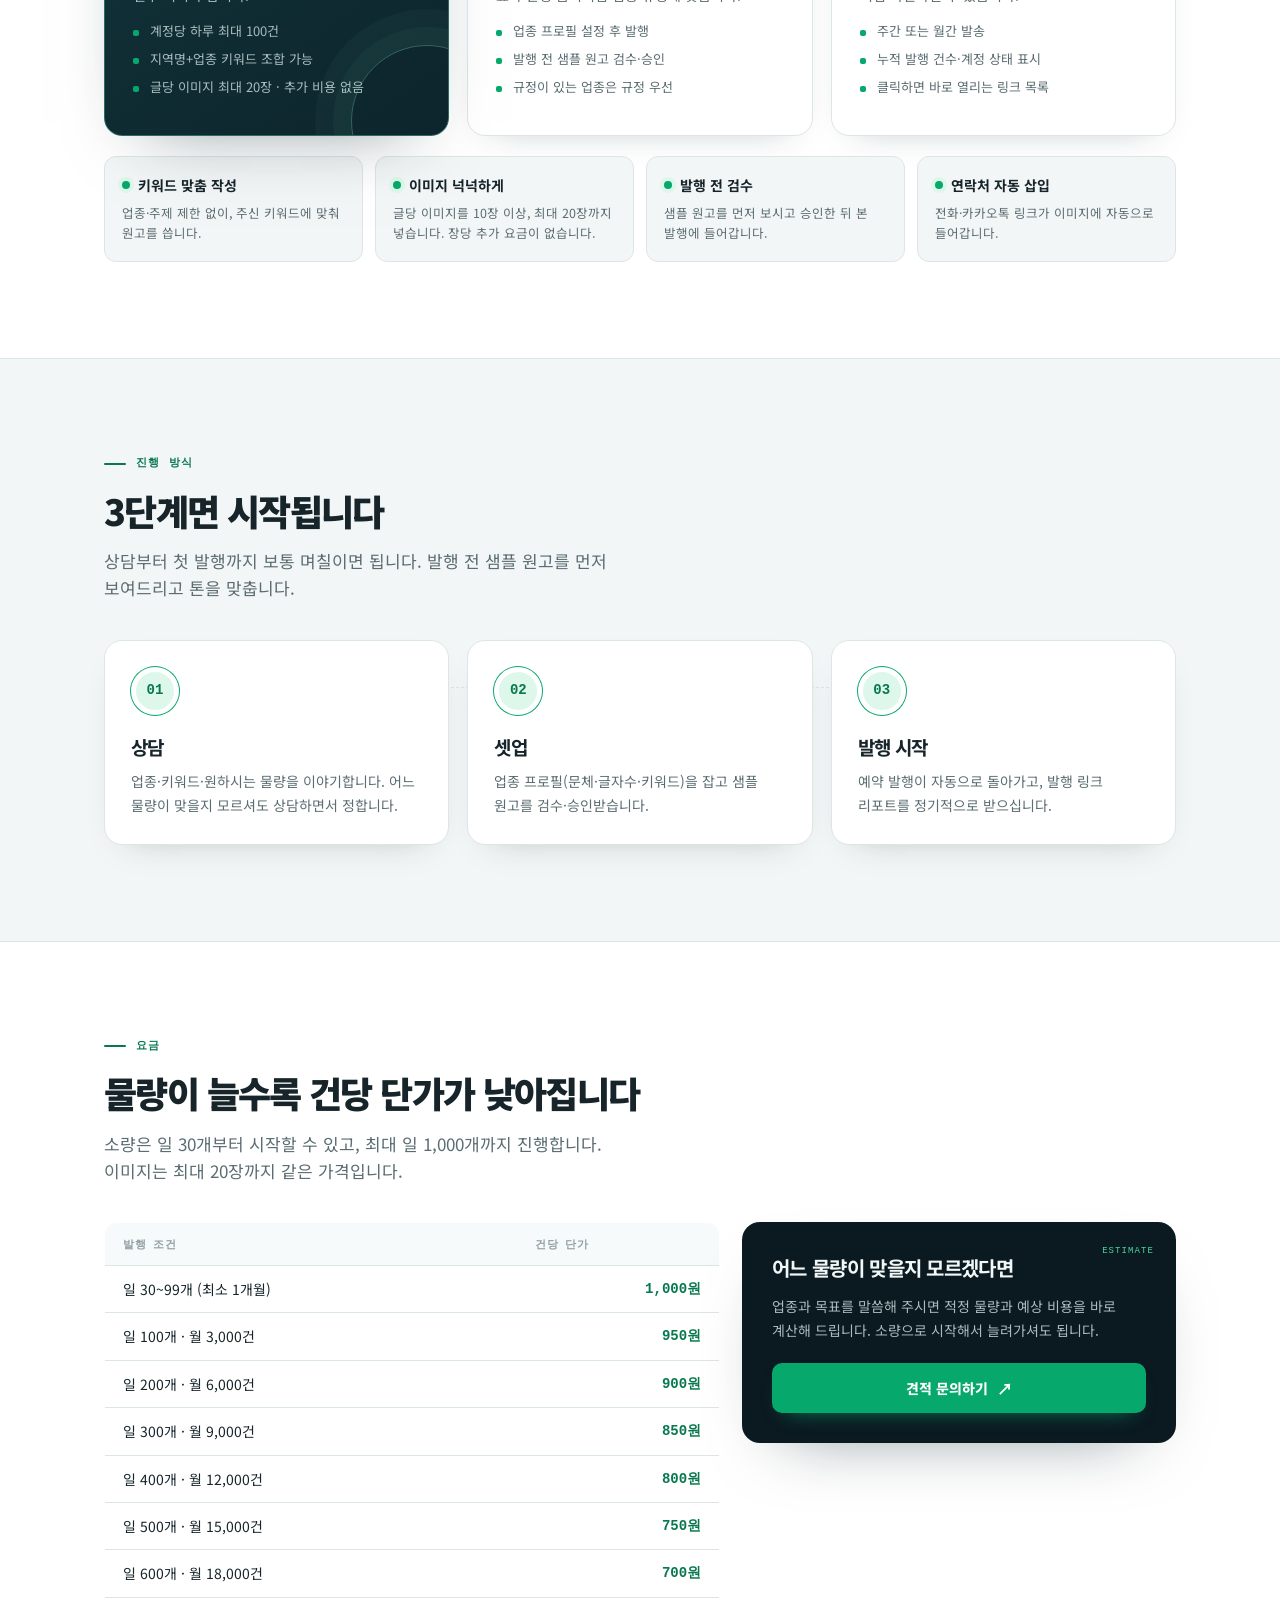
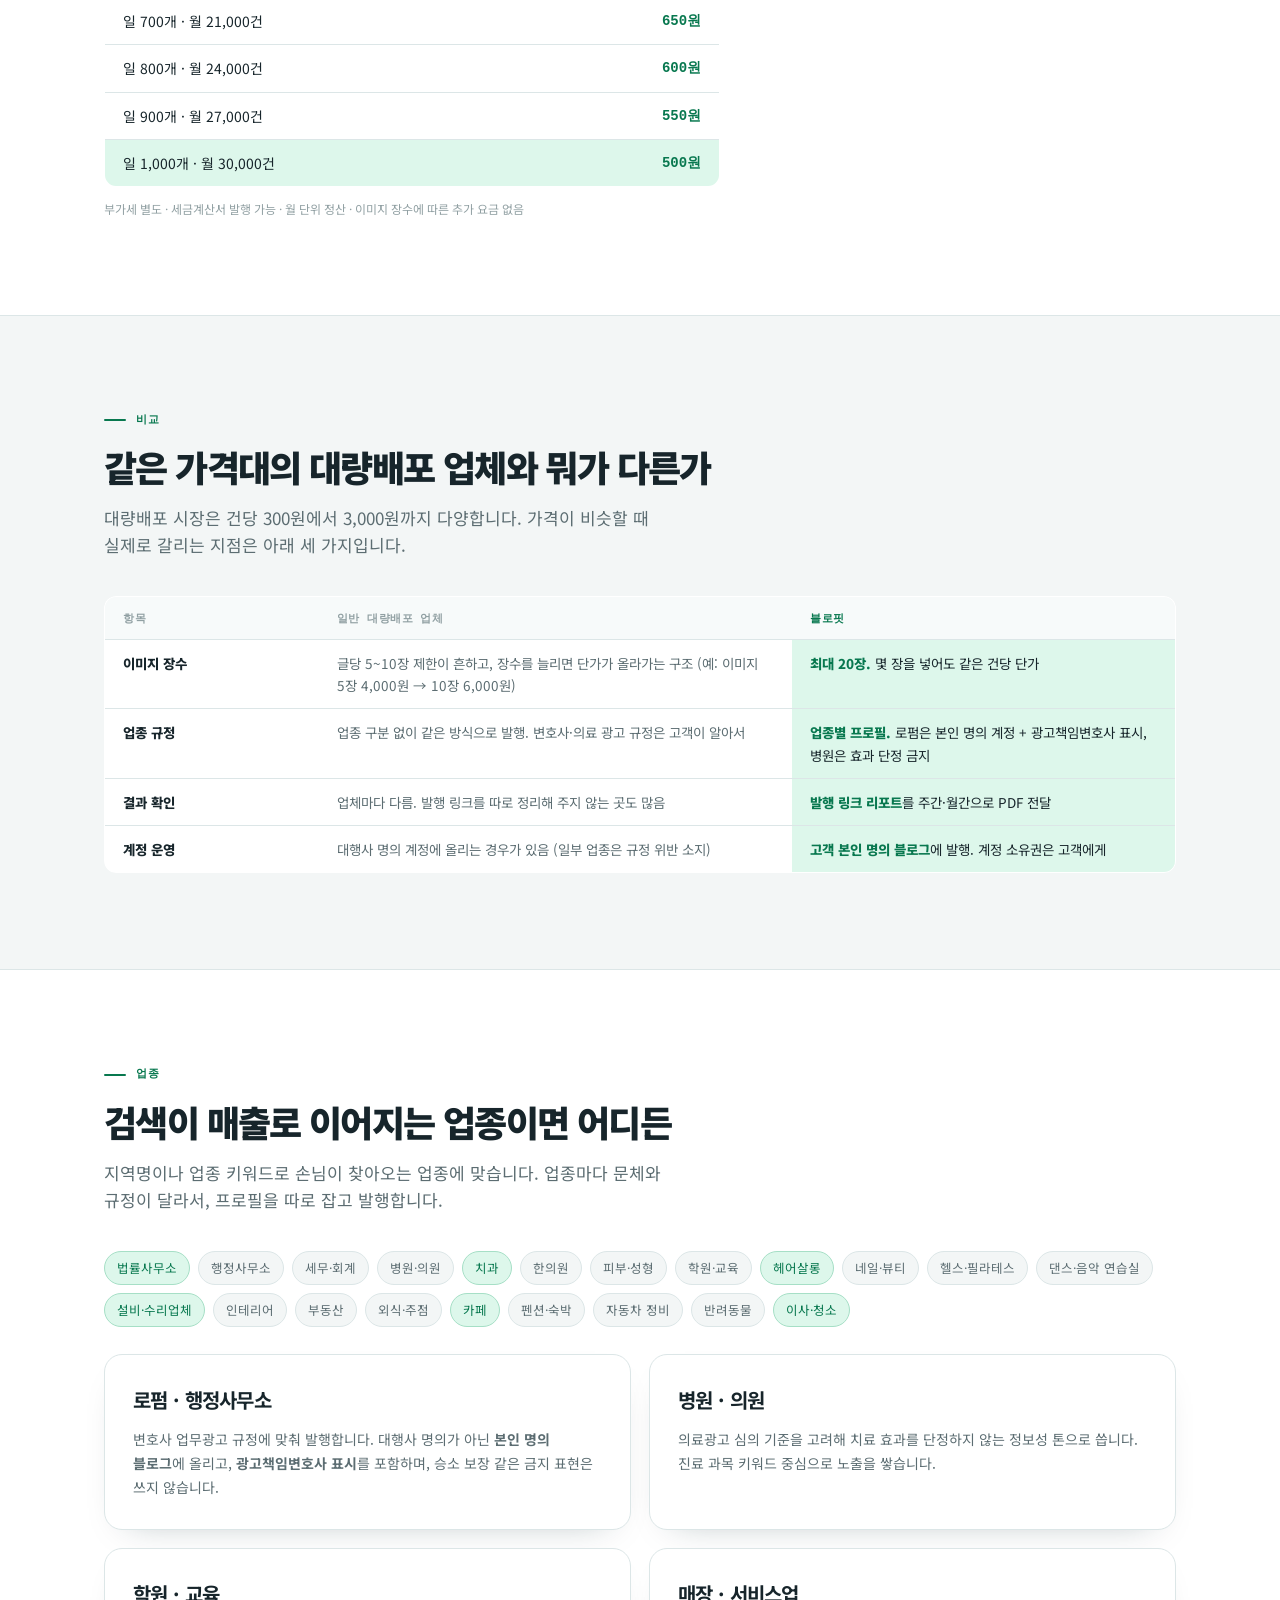
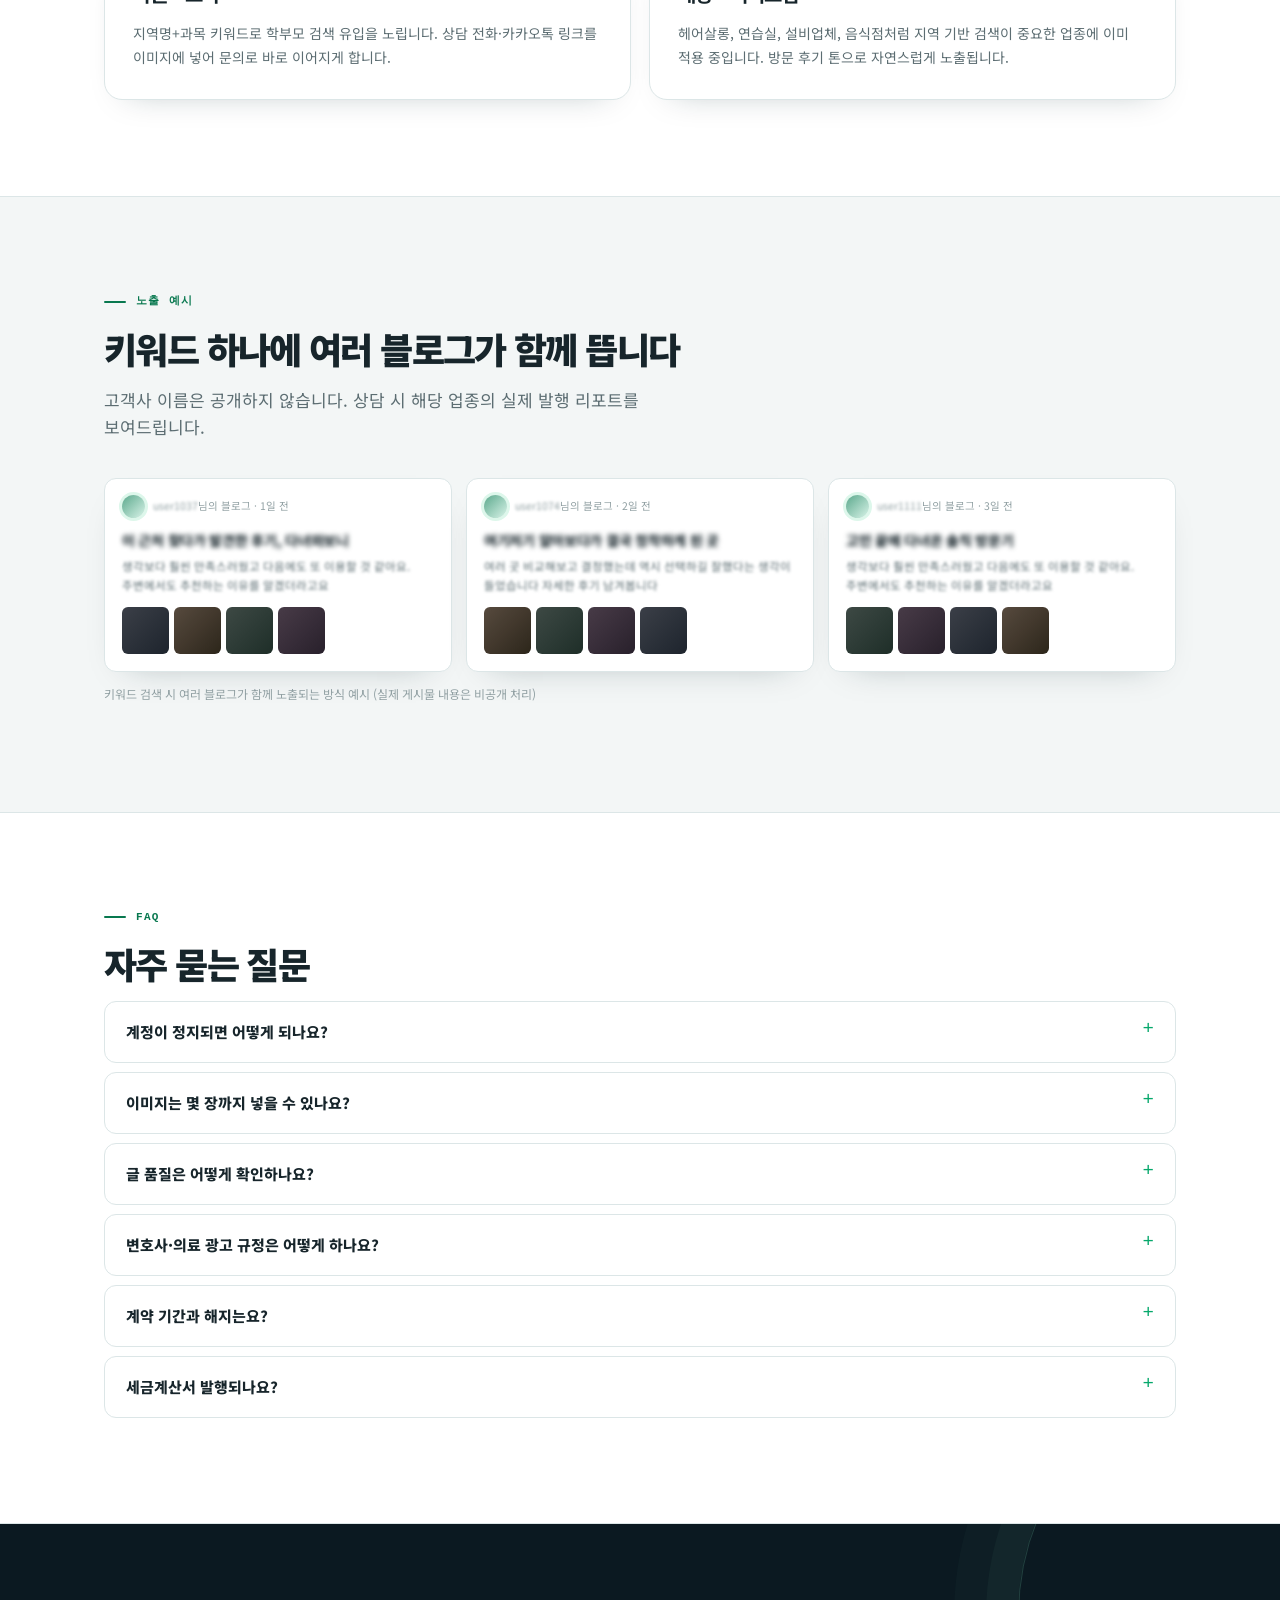
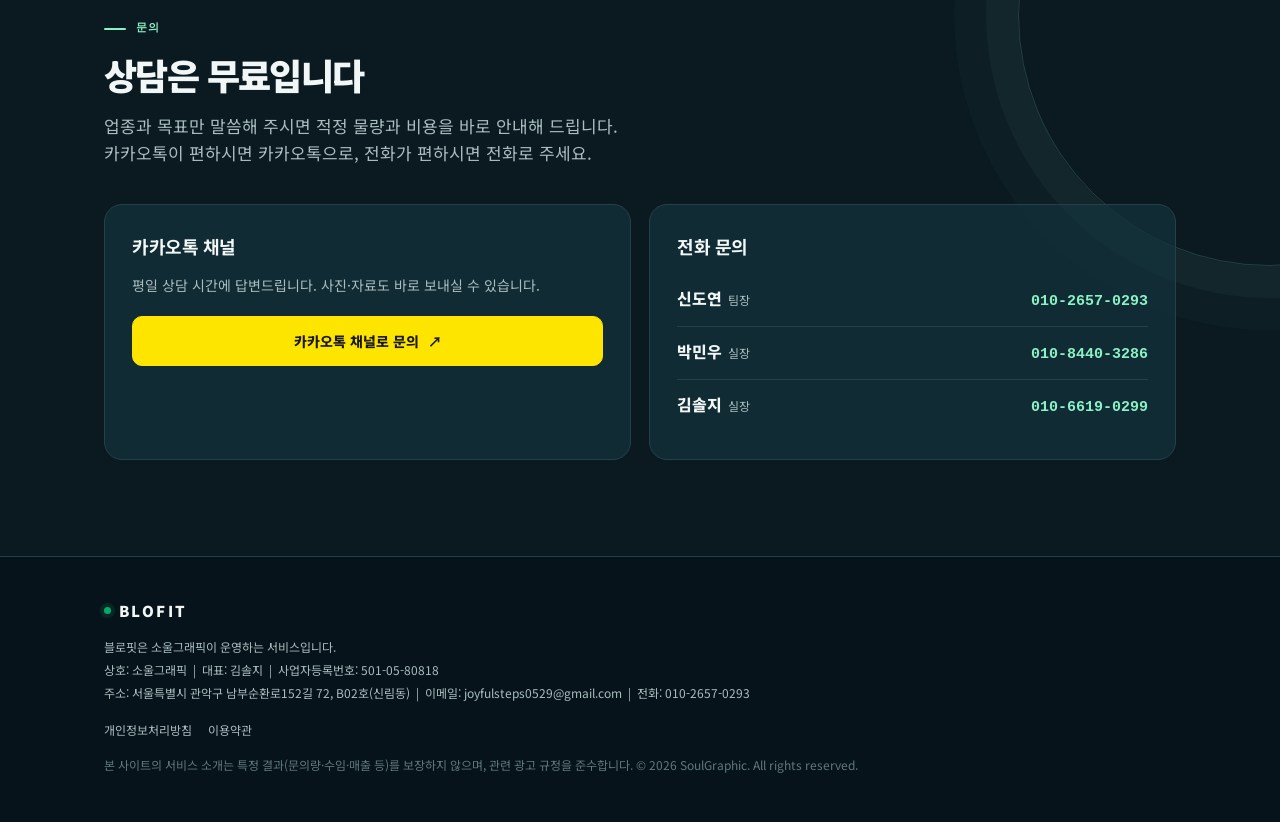
==== commit 787d0678: "헤더 '전화 문의' 버튼: 문의 섹션(#contact)으로 스크롤" ====
--- a/index.html
+++ b/index.html
@@ -49,7 +49,7 @@
       <a href="#contact">문의</a>
     </nav>
     <div class="nav-cta">
-      <a class="btn btn-ghost btn-tel" href="tel:010-2657-0293">전화 문의</a>
+      <a class="btn btn-ghost btn-tel" href="#contact">전화 문의</a>
       <a class="btn btn-brass" href="#contact">카카오톡 문의</a>
     </div>
   </div>
--- a/style.css
+++ b/style.css
@@ -1,220 +1,286 @@
 /* =====================================================================
    블로핏 홈페이지 스타일시트
    ---------------------------------------------------------------------
-   디자인을 바꾸려면 이 파일만 건드리면 됩니다. index.html은 내용(텍스트·구조)만 담고 있습니다.
-   1) 색·글꼴·간격은 맨 위 :root 토큰에서 바꾸세요. 대부분의 디자인 변경은 여기서 끝납니다.
-   2) 섹션별 스타일은 아래에 순서대로 있습니다 (헤더 → 히어로 → 카테고리 → 숫자 → 서비스 → 진행 → 요금 → 비교 → 업종 → 노출예시 → FAQ → 문의 → 푸터).
-   3) 건드리면 안 되는 것: index.html의 id 값(#service, #pricing 등 — 메뉴/버튼 이동에 쓰임), 클래스 이름, 맨 아래 @media 반응형 규칙의 존재.
+   Design direction: publishing control room
+   - bright, calm surface + deep navy operation layer
+   - green signal color for volume, status and CTA
+   - HTML structure, ids and class names are intentionally unchanged
    ===================================================================== */
 
-/* ---------- 1. 디자인 토큰 (여기만 바꿔도 전체 톤이 바뀜) ---------- */
+/* ---------- 1. 디자인 토큰 ---------- */
 :root{
   /* 밝은 영역 */
-  --paper:#F6F5F1;          /* 페이지 배경 */
-  --paper-raised:#FFFFFF;   /* 카드·표 배경 */
-  --ink:#232220;            /* 본문 글자 */
-  --ink-soft:#5B584F;       /* 보조 글자 */
-  --ink-faint:#928D7F;      /* 흐린 글자·라벨 */
-  --line:#E1DDD1;           /* 테두리·구분선 */
-
-  /* 포인트 색 (버튼·강조) */
-  --brass:#8B5E24;
-  --brass-strong:#6E4A1C;
-  --brass-tint:#EFE4CD;
-
-  /* 어두운 영역 (헤더·히어로·문의·푸터) */
-  --night:#12161C;
-  --night-raised:#1A2029;
-  --night-ink:#EDEFF2;
-  --night-soft:#AEB6C2;
-  --night-line:#2A313D;
-  --night-brass:#D2A461;
-  --night-brass-strong:#E8C489;
+  --paper:#F3F6F6;
+  --paper-raised:#FFFFFF;
+  --ink:#17252B;
+  --ink-soft:#5C6D72;
+  --ink-faint:#91A0A3;
+  --line:#DCE6E7;
+
+  /* 포인트 색: 발행 상태·버튼·강조 */
+  --brass:#06A86B;
+  --brass-strong:#08784F;
+  --brass-tint:#DDF7EB;
+
+  /* 어두운 영역: 헤더·히어로·문의·푸터 */
+  --night:#0B1921;
+  --night-raised:#102832;
+  --night-ink:#F1F7F6;
+  --night-soft:#A9BCBE;
+  --night-line:#23414A;
+  --night-brass:#49D99B;
+  --night-brass-strong:#8AF2C5;
 
   /* 기타 */
-  --good:#3F7A5C; --good-tint:#E1EEE6;
-  --shadow: 0 1px 2px rgba(35,34,32,.05), 0 12px 32px -18px rgba(35,34,32,.25);
+  --good:#08784F;
+  --good-tint:#DDF7EB;
+  --shadow:0 14px 34px -24px rgba(12,42,48,.34);
+  --shadow-lg:0 28px 70px -42px rgba(4,31,39,.55);
 
   /* 글꼴 */
   --font-body:"Noto Sans KR","Malgun Gothic","Apple SD Gothic Neo",system-ui,sans-serif;
-  --font-logo:Georgia,"Noto Serif KR","Iowan Old Style",serif;
+  --font-logo:var(--font-body);
   --font-mono:"SF Mono","Cascadia Mono",Consolas,monospace;
 
   /* 크기·간격 */
-  --radius:14px;
-  --radius-sm:10px;
-  --section-pad:88px;
-  --wrap-max:1080px;
+  --radius:18px;
+  --radius-sm:12px;
+  --section-pad:96px;
+  --wrap-max:1120px;
 }
 
 /* ---------- 2. 기본 ---------- */
 *{box-sizing:border-box;}
 html{scroll-behavior:smooth; overflow-x:hidden;}
 body{
-  margin:0; background:var(--paper); color:var(--ink); overflow-x:hidden;
-  font-family:var(--font-body); line-height:1.6; -webkit-font-smoothing:antialiased;
-  word-break:keep-all; overflow-wrap:break-word;   /* 한글 줄바꿈: 단어 단위로 */
+  margin:0;
+  background:var(--paper);
+  color:var(--ink);
+  overflow-x:hidden;
+  font-family:var(--font-body);
+  line-height:1.6;
+  -webkit-font-smoothing:antialiased;
+  word-break:keep-all;
+  overflow-wrap:break-word;
 }
 a{color:inherit; text-decoration:none;}
 img{max-width:100%;}
+:focus-visible{outline:3px solid var(--night-brass); outline-offset:3px;}
 .wrap{max-width:var(--wrap-max); margin:0 auto; padding:0 24px;}
-.wordmark{font-family:var(--font-logo); font-weight:700; letter-spacing:.14em; font-size:20px;}
-.btn{display:inline-flex; align-items:center; gap:8px; padding:13px 22px; border-radius:8px; font-weight:700; font-size:15px; border:1px solid transparent; cursor:pointer; white-space:nowrap;}
-.btn-brass{background:var(--brass); color:#fff;}
-.btn-brass:hover{background:var(--brass-strong);}
+.wordmark{position:relative; font-family:var(--font-logo); font-weight:900; letter-spacing:.16em; font-size:19px;}
+.wordmark::before{content:""; display:inline-block; width:7px; height:7px; margin:0 8px 3px 0; border-radius:50%; background:var(--brass); box-shadow:0 0 0 4px rgba(6,168,107,.14);}
+.btn{display:inline-flex; align-items:center; justify-content:center; gap:9px; padding:13px 21px; border-radius:10px; font-weight:800; font-size:14px; border:1px solid transparent; cursor:pointer; white-space:nowrap; transition:transform .18s ease, background .18s ease, border-color .18s ease, box-shadow .18s ease;}
+.btn:hover{transform:translateY(-2px);}
+.btn-brass{background:var(--brass); color:#fff; box-shadow:0 10px 22px -14px rgba(6,168,107,.9);}
+.btn-brass::after{content:"↗"; font-size:16px; line-height:1;}
+.btn-brass:hover{background:var(--brass-strong); box-shadow:0 14px 28px -14px rgba(6,168,107,.95);}
 .btn-ghost{background:transparent; border-color:var(--night-line); color:var(--night-ink);}
-.btn-ghost:hover{border-color:var(--night-brass);}
-.eyebrow{font-size:13px; letter-spacing:.12em; text-transform:uppercase; font-weight:700; color:var(--brass-strong); margin:0 0 12px;}
-h2{font-size:34px; font-weight:900; letter-spacing:-.01em; line-height:1.25; margin:0 0 14px; text-wrap:balance;}
-.lede{font-size:17px; color:var(--ink-soft); max-width:62ch; margin:0 0 36px;}
+.btn-ghost:hover{border-color:var(--night-brass); color:var(--night-brass-strong);}
+.eyebrow{display:flex; align-items:center; gap:10px; font-family:var(--font-mono); font-size:11px; letter-spacing:.12em; text-transform:uppercase; font-weight:700; color:var(--brass-strong); margin:0 0 15px;}
+.eyebrow::before{content:""; width:22px; height:2px; border-radius:2px; background:currentColor;}
+h2{font-size:36px; font-weight:900; letter-spacing:-.045em; line-height:1.24; margin:0 0 15px; text-wrap:balance;}
+.lede{font-size:17px; color:var(--ink-soft); max-width:62ch; margin:0 0 38px;}
 section{padding:var(--section-pad) 0;}
 section.alt{background:var(--paper-raised); border-top:1px solid var(--line); border-bottom:1px solid var(--line);}
 
 /* ---------- 3. 헤더 ---------- */
-header{position:sticky; top:0; z-index:50; background:rgba(18,22,28,.92); backdrop-filter:blur(8px); color:var(--night-ink); border-bottom:1px solid var(--night-line);}
-.nav{display:flex; align-items:center; justify-content:space-between; height:64px;}
-.nav-links{display:flex; gap:24px; font-size:14px; color:var(--night-soft);}
+header{position:sticky; top:0; z-index:50; background:rgba(11,25,33,.94); backdrop-filter:blur(14px); color:var(--night-ink); border-bottom:1px solid rgba(138,242,197,.12);}
+.nav{display:flex; align-items:center; justify-content:space-between; height:70px;}
+.nav .wordmark{color:var(--night-ink);}
+.nav-links{display:flex; gap:25px; font-size:13px; color:var(--night-soft);}
+.nav-links a{position:relative; padding:23px 0;}
+.nav-links a::after{content:""; position:absolute; left:0; right:100%; bottom:17px; height:2px; background:var(--night-brass); transition:right .18s ease;}
 .nav-links a:hover{color:var(--night-ink);}
-.nav-cta{display:flex; gap:10px; align-items:center;}
-.nav-cta .btn{padding:9px 16px; font-size:13.5px;}
+.nav-links a:hover::after{right:0;}
+.nav-cta{display:flex; gap:9px; align-items:center;}
+.nav-cta .btn{padding:9px 14px; font-size:12.5px; border-radius:8px;}
+.nav-cta .btn-brass::after{display:none;}
 
 /* ---------- 4. 히어로 ---------- */
-.hero{background:var(--night); color:var(--night-ink); padding:96px 0 72px;}
+.hero{position:relative; isolation:isolate; overflow:hidden; background:var(--night); color:var(--night-ink); padding:112px 0 82px;}
+.hero::before{content:""; position:absolute; inset:0; z-index:-1; opacity:.42; background-image:linear-gradient(rgba(138,242,197,.065) 1px, transparent 1px),linear-gradient(90deg,rgba(138,242,197,.065) 1px,transparent 1px); background-size:44px 44px; mask-image:linear-gradient(90deg,black 0%,transparent 92%);}
+.hero::after{content:""; position:absolute; z-index:-1; width:680px; height:680px; right:-220px; top:-260px; border-radius:50%; background:radial-gradient(circle,rgba(6,168,107,.24),transparent 67%); filter:blur(4px);}
+.hero .wrap{position:relative;}
+.hero .wrap::after{content:""; position:absolute; z-index:-1; top:18px; right:24px; width:326px; height:326px; border:1px solid rgba(138,242,197,.26); border-radius:24px; transform:rotate(3deg); background:linear-gradient(145deg,rgba(28,68,75,.6),rgba(10,28,35,.25)),repeating-linear-gradient(0deg,transparent 0 35px,rgba(138,242,197,.07) 36px),repeating-linear-gradient(90deg,transparent 0 35px,rgba(138,242,197,.07) 36px); box-shadow:inset 0 0 0 12px rgba(5,23,29,.16), 0 35px 80px -38px rgba(0,0,0,.9);}
+.hero .wrap::before{content:"PUBLISHING CONTROL\A\A 30 — 1,000 / DAY\A\A  ●  DRAFT    24\A  ●  READY    18\A  ●  PUBLISHED  72"; white-space:pre; position:absolute; z-index:-1; top:70px; right:54px; width:260px; color:rgba(138,242,197,.78); font-family:var(--font-mono); font-size:10px; letter-spacing:.08em; line-height:2.4; padding:18px; border-left:2px solid var(--night-brass); background:rgba(7,21,27,.42);}
 .hero .eyebrow{color:var(--night-brass-strong);}
-.hero h1{font-size:54px; font-weight:900; line-height:1.18; letter-spacing:-.015em; margin:0 0 20px; max-width:14em; text-wrap:balance;}
-.hero .lede{color:var(--night-soft); font-size:19px; max-width:56ch; margin-bottom:34px;}
-.hero-cta{display:flex; gap:12px; flex-wrap:wrap; margin-bottom:44px;}
-.chips{display:flex; gap:10px; flex-wrap:wrap;}
-.chip{font-size:13px; color:var(--night-soft); border:1px solid var(--night-line); border-radius:999px; padding:6px 14px;}
+.hero h1{font-size:62px; font-weight:900; line-height:1.13; letter-spacing:-.065em; margin:0 0 22px; max-width:13em; text-wrap:balance;}
+.hero .lede{color:var(--night-soft); font-size:18px; max-width:57ch; margin-bottom:34px;}
+.hero-cta{display:flex; gap:12px; flex-wrap:wrap; margin-bottom:48px;}
+.hero .btn-ghost{background:rgba(255,255,255,.025);}
+.chips{display:flex; gap:9px; flex-wrap:wrap; max-width:700px;}
+.chip{font-size:12px; color:var(--night-soft); border:1px solid var(--night-line); border-radius:999px; padding:7px 13px; background:rgba(255,255,255,.025);}
 .chip b{color:var(--night-brass-strong);}
 
-/* ---------- 5. 카테고리 버튼 띠 (윌메이드식 상품 메뉴) ---------- */
-.catbar{background:var(--night-raised); border-top:1px solid var(--night-line); border-bottom:1px solid var(--night-line); padding:22px 0;}
-.cats{display:grid; grid-template-columns:repeat(6,1fr); gap:10px;}
-.cat{display:block; background:var(--night); border:1px solid var(--night-line); border-radius:var(--radius-sm); padding:14px 14px 13px; color:var(--night-ink); transition:border-color .15s, transform .15s;}
-.cat:hover{border-color:var(--night-brass); transform:translateY(-2px);}
-.cat b{display:block; font-size:14.5px; margin-bottom:3px;}
-.cat span{display:block; font-size:11.5px; color:var(--night-soft); line-height:1.4;}
-.cat .new{display:inline-block; font-size:9.5px; font-weight:700; letter-spacing:.06em; color:var(--night); background:var(--night-brass); border-radius:4px; padding:1px 5px; margin-left:6px; vertical-align:middle;}
+/* ---------- 5. 카테고리 버튼 띠 ---------- */
+.catbar{position:relative; background:#10242D; border-top:1px solid rgba(138,242,197,.15); border-bottom:1px solid var(--night-line); padding:24px 0;}
+.catbar::before{content:""; position:absolute; left:0; right:0; top:0; height:2px; background:linear-gradient(90deg,transparent 0 8%,var(--night-brass) 30%,transparent 80%); opacity:.7;}
+.cats{display:grid; grid-template-columns:repeat(6,1fr); gap:11px;}
+.cat{display:block; min-height:79px; background:rgba(7,21,27,.36); border:1px solid var(--night-line); border-radius:var(--radius-sm); padding:15px 15px 13px; color:var(--night-ink); transition:border-color .18s, transform .18s, background .18s;}
+.cat:hover{border-color:var(--night-brass); background:rgba(73,217,155,.08); transform:translateY(-3px);}
+.cat b{display:block; font-size:13.5px; margin-bottom:5px;}
+.cat span{display:block; font-size:11px; color:var(--night-soft); line-height:1.45;}
+.cat .new{display:inline-block; font-size:9px; font-weight:800; letter-spacing:.04em; color:var(--night); background:var(--night-brass); border-radius:4px; padding:1px 5px; margin-left:5px; vertical-align:middle;}
 
 /* ---------- 6. 핵심 숫자 ---------- */
-.stats{display:grid; grid-template-columns:repeat(4,1fr); gap:16px;}
-.stat{background:var(--paper-raised); border:1px solid var(--line); border-radius:12px; padding:22px 22px 20px; box-shadow:var(--shadow);}
-.stat b{display:block; font-family:var(--font-mono); font-size:30px; color:var(--brass-strong); letter-spacing:-.02em;}
-.stat span{font-size:13.5px; color:var(--ink-soft);}
+.stats{display:grid; grid-template-columns:repeat(4,1fr); gap:14px;}
+.stat{position:relative; overflow:hidden; background:var(--paper-raised); border:1px solid var(--line); border-radius:var(--radius-sm); padding:24px 22px 21px; box-shadow:var(--shadow);}
+.stat::before{content:""; position:absolute; left:0; right:0; top:0; height:3px; background:var(--brass);}
+.stat b{display:block; font-family:var(--font-mono); font-size:27px; color:var(--brass-strong); letter-spacing:-.05em; margin-bottom:3px;}
+.stat span{font-size:12.5px; color:var(--ink-soft);}
 
 /* ---------- 7. 서비스 카드 ---------- */
 .grid-2{display:grid; grid-template-columns:1fr 1fr; gap:18px;}
 .grid-3{display:grid; grid-template-columns:repeat(3,1fr); gap:18px;}
-.card{background:var(--paper-raised); border:1px solid var(--line); border-radius:var(--radius); padding:26px 26px 28px; box-shadow:var(--shadow);}
-.card.tint{background:var(--brass-tint); border-color:var(--brass);}
-.card .k{font-family:var(--font-mono); font-size:11px; letter-spacing:.08em; color:var(--brass-strong); text-transform:uppercase; display:block; margin-bottom:10px;}
-.card h3{font-size:20px; margin:0 0 10px; letter-spacing:-.01em;}
-.card p{font-size:14.5px; color:var(--ink-soft); margin:0; line-height:1.65;}
-.card ul{margin:12px 0 0; padding-left:18px;}
-.card li{font-size:13.5px; color:var(--ink-soft); margin-bottom:5px;}
-.feature-row{display:grid; grid-template-columns:repeat(4,1fr); gap:14px; margin-top:22px;}
-.feature{border:1px solid var(--line); border-radius:var(--radius-sm); padding:16px 18px; background:var(--paper);}
-.feature h4{font-size:15px; margin:0 0 6px; display:flex; align-items:center; gap:8px;}
-.feature h4::before{content:""; width:7px; height:7px; border-radius:2px; background:var(--brass); flex:none;}
-.feature p{font-size:13px; color:var(--ink-soft); margin:0;}
+.card{background:var(--paper-raised); border:1px solid var(--line); border-radius:var(--radius); padding:29px 28px 30px; box-shadow:var(--shadow);}
+.card.tint{position:relative; overflow:hidden; background:linear-gradient(145deg,#12343A,#0D242C); border-color:#2A6B62; color:var(--night-ink); box-shadow:var(--shadow-lg);}
+.card.tint::after{content:""; position:absolute; width:150px; height:150px; right:-55px; bottom:-62px; border:1px solid rgba(138,242,197,.3); border-radius:50%; box-shadow:0 0 0 18px rgba(138,242,197,.04),0 0 0 36px rgba(138,242,197,.03);}
+.card .k{position:relative; z-index:1; font-family:var(--font-mono); font-size:10px; letter-spacing:.08em; color:var(--brass-strong); text-transform:uppercase; display:block; margin-bottom:11px;}
+.card.tint .k{color:var(--night-brass-strong);}
+.card h3{position:relative; z-index:1; font-size:20px; margin:0 0 11px; letter-spacing:-.035em;}
+.card p{position:relative; z-index:1; font-size:14px; color:var(--ink-soft); margin:0; line-height:1.72;}
+.card.tint p,.card.tint li{color:var(--night-soft);}
+.card ul{position:relative; z-index:1; margin:14px 0 0; padding-left:0; list-style:none;}
+.card li{font-size:13px; color:var(--ink-soft); margin-bottom:7px; padding-left:17px; position:relative;}
+.card li::before{content:""; position:absolute; left:0; top:.68em; width:6px; height:6px; border-radius:2px; background:var(--brass);}
+.feature-row{display:grid; grid-template-columns:repeat(4,1fr); gap:12px; margin-top:20px;}
+.feature{border:1px solid var(--line); border-radius:var(--radius-sm); padding:17px 17px 18px; background:var(--paper);}
+.feature h4{font-size:14px; margin:0 0 7px; display:flex; align-items:center; gap:8px;}
+.feature h4::before{content:""; width:8px; height:8px; border-radius:50%; background:var(--brass); box-shadow:0 0 0 4px var(--brass-tint); flex:none;}
+.feature p{font-size:12.5px; color:var(--ink-soft); margin:0; line-height:1.6;}
 
 /* ---------- 8. 진행 방식 ---------- */
-.steps{display:grid; grid-template-columns:repeat(3,1fr); gap:18px;}
-.step{background:var(--paper-raised); border:1px solid var(--line); border-radius:var(--radius); padding:26px; box-shadow:var(--shadow);}
-.step .n{font-family:var(--font-mono); font-size:28px; font-weight:700; color:var(--brass);}
-.step h3{font-size:19px; margin:10px 0 8px;}
-.step p{font-size:14.5px; color:var(--ink-soft); margin:0;}
+.steps{position:relative; display:grid; grid-template-columns:repeat(3,1fr); gap:18px;}
+.steps::before{content:""; position:absolute; top:47px; left:10%; right:10%; border-top:1px dashed var(--line); z-index:0;}
+.step{position:relative; z-index:1; background:var(--paper-raised); border:1px solid var(--line); border-radius:var(--radius); padding:26px; box-shadow:var(--shadow);}
+.step .n{display:grid; place-items:center; width:48px; height:48px; border-radius:50%; background:var(--brass-tint); color:var(--brass-strong); font-family:var(--font-mono); font-size:14px; font-weight:700; border:5px solid var(--paper-raised); box-shadow:0 0 0 1px var(--brass);}
+.step h3{font-size:19px; margin:17px 0 8px; letter-spacing:-.03em;}
+.step p{font-size:14px; color:var(--ink-soft); margin:0; line-height:1.7;}
 
 /* ---------- 9. 요금표 ---------- */
-.price-wrap{display:grid; grid-template-columns:1.4fr 1fr; gap:24px; align-items:start;}
-table{width:100%; border-collapse:collapse; font-size:15px; background:var(--paper-raised); border:1px solid var(--line); border-radius:12px; overflow:hidden;}
-thead th{text-align:left; font-size:11.5px; letter-spacing:.06em; text-transform:uppercase; color:var(--ink-faint); padding:14px 18px 10px; border-bottom:1px solid var(--line); background:var(--paper);}
+.price-wrap{display:grid; grid-template-columns:1.42fr 1fr; gap:22px; align-items:start;}
+table{width:100%; border-collapse:collapse; font-size:14px; background:var(--paper-raised); border:1px solid var(--line); border-radius:var(--radius-sm); overflow:hidden;}
+thead th{text-align:left; font-family:var(--font-mono); font-size:10.5px; letter-spacing:.06em; text-transform:uppercase; color:var(--ink-faint); padding:14px 18px 11px; border-bottom:1px solid var(--line); background:#F7FAFA;}
 tbody td{padding:12px 18px; border-bottom:1px solid var(--line); color:var(--ink);}
 tbody tr:last-child td{border-bottom:none;}
 tbody tr.hl td{background:var(--brass-tint);}
 .price-table tbody td:last-child{font-family:var(--font-mono); font-variant-numeric:tabular-nums; font-weight:700; color:var(--brass-strong); text-align:right; white-space:nowrap;}
-.table-wrap{overflow-x:auto;}
-.price-note{font-size:13px; color:var(--ink-faint); margin:12px 0 0;}
-.side-card{background:var(--night); color:var(--night-ink); border-radius:var(--radius); padding:28px;}
-.side-card h3{font-size:20px; margin:0 0 10px;}
-.side-card p{font-size:14.5px; color:var(--night-soft); margin:0 0 18px;}
-.side-card .btn{width:100%; justify-content:center;}
+.table-wrap{overflow-x:auto; border-radius:var(--radius-sm);}
+.price-note{font-size:12px; color:var(--ink-faint); margin:12px 0 0;}
+.side-card{position:relative; overflow:hidden; background:var(--night); color:var(--night-ink); border-radius:var(--radius); padding:30px; box-shadow:var(--shadow-lg);}
+.side-card::before{content:"ESTIMATE"; position:absolute; right:22px; top:22px; font-family:var(--font-mono); font-size:9px; letter-spacing:.12em; color:var(--night-brass);}
+.side-card h3{font-size:20px; margin:0 0 11px; max-width:13em; letter-spacing:-.035em;}
+.side-card p{font-size:14px; color:var(--night-soft); margin:0 0 20px; line-height:1.7;}
+.side-card .btn{width:100%;}
 
 /* ---------- 10. 타사 비교표 ---------- */
 .compare thead th:nth-child(3){color:var(--brass-strong);}
-.compare tbody td{vertical-align:top; font-size:14.5px;}
-.compare tbody td:first-child{font-weight:700; white-space:nowrap; width:22%;}
+.compare tbody td{vertical-align:top; font-size:13.5px; line-height:1.65;}
+.compare tbody td:first-child{font-weight:800; white-space:nowrap; width:20%; color:var(--ink);}
 .compare tbody td:nth-child(2){color:var(--ink-soft);}
 .compare tbody td:nth-child(3){color:var(--ink); background:var(--brass-tint);}
-.compare .ok{color:var(--good); font-weight:700;}
+.compare .ok{color:var(--good); font-weight:800;}
 
 /* ---------- 11. 업종 ---------- */
-.industry-chips{display:flex; gap:10px; flex-wrap:wrap; margin-bottom:28px;}
-.industry-chips .chip{color:var(--ink-soft); border-color:var(--line); background:var(--paper-raised); font-size:13.5px;}
-
-/* ---------- 12. 노출 예시 (블러 모크업) ---------- */
+.industry-chips{display:flex; gap:8px; flex-wrap:wrap; margin-bottom:27px;}
+.industry-chips .chip{color:var(--ink-soft); border-color:var(--line); background:var(--paper); font-size:12.5px; padding:6px 12px;}
+.industry-chips .chip:nth-child(4n+1){border-color:#A6DFC6; color:var(--brass-strong); background:var(--brass-tint);}
+
+/* ---------- 12. 노출 예시 ---------- */
 .proof-grid{display:grid; grid-template-columns:repeat(3,1fr); gap:14px;}
-.blogcard{background:var(--paper-raised); border:1px solid var(--line); border-radius:12px; padding:14px 16px;}
-.bc-head{display:flex; align-items:center; gap:8px; margin-bottom:8px;}
-.bc-avatar{width:20px; height:20px; border-radius:50%; background:#cfcabd; flex:none;}
-.bc-who{font-size:11px; color:var(--ink-faint);}
-.bc-title{font-size:14px; font-weight:700; margin-bottom:5px;}
-.bc-body{font-size:11.5px; color:var(--ink-soft); margin-bottom:10px;}
+.blogcard{background:var(--paper-raised); border:1px solid var(--line); border-radius:var(--radius-sm); padding:16px 17px 17px; box-shadow:var(--shadow);}
+.bc-head{display:flex; align-items:center; gap:8px; margin-bottom:11px;}
+.bc-avatar{width:23px; height:23px; border-radius:50%; flex:none; background:linear-gradient(135deg,#5CA98D,#D8F3E8); box-shadow:0 0 0 3px var(--brass-tint);}
+.bc-who{font-size:10.5px; color:var(--ink-faint);}
+.bc-title{font-size:14px; font-weight:800; margin-bottom:6px; letter-spacing:-.02em;}
+.bc-body{font-size:11.5px; color:var(--ink-soft); margin-bottom:12px; line-height:1.65;}
 .bc-thumbs{display:flex; gap:5px;}
-.thumb{width:44px; height:44px; border-radius:5px; flex:none;}
+.thumb{width:47px; height:47px; border-radius:6px; flex:none; filter:saturate(.78);}
 .blur-sm{filter:blur(1.6px); user-select:none;}
 .blur-md{filter:blur(2.4px); user-select:none;}
-.proof-caption{font-size:12.5px; color:var(--ink-faint); margin-top:12px;}
+.proof-caption{font-size:12px; color:var(--ink-faint); margin-top:12px;}
 
 /* ---------- 13. FAQ ---------- */
-details{background:var(--paper-raised); border:1px solid var(--line); border-radius:12px; padding:0 22px; margin-bottom:10px;}
-summary{cursor:pointer; font-weight:700; font-size:16px; padding:18px 0; list-style:none; display:flex; justify-content:space-between; gap:12px;}
+details{background:var(--paper-raised); border:1px solid var(--line); border-radius:var(--radius-sm); padding:0 21px; margin-bottom:9px; transition:border-color .18s, box-shadow .18s;}
+details[open]{border-color:#A7DCC5; box-shadow:var(--shadow);}
+summary{cursor:pointer; font-weight:800; font-size:15px; padding:18px 0; list-style:none; display:flex; justify-content:space-between; gap:12px;}
 summary::-webkit-details-marker{display:none;}
-summary::after{content:"+"; color:var(--brass); font-weight:400; font-size:20px;}
+summary::after{content:"+"; color:var(--brass); font-family:var(--font-mono); font-weight:400; font-size:19px; line-height:1;}
 details[open] summary::after{content:"–";}
-details p{margin:0 0 18px; font-size:15px; color:var(--ink-soft);}
+details p{margin:0 0 18px; font-size:14px; color:var(--ink-soft); line-height:1.7;}
 
 /* ---------- 14. 문의 ---------- */
-.contact{background:var(--night); color:var(--night-ink);}
+.contact{position:relative; overflow:hidden; background:var(--night); color:var(--night-ink);}
+.contact::before{content:""; position:absolute; width:500px; height:500px; right:-240px; top:-160px; border-radius:50%; border:1px solid rgba(138,242,197,.18); box-shadow:0 0 0 32px rgba(138,242,197,.035),0 0 0 64px rgba(138,242,197,.025);}
+.contact .wrap{position:relative;}
 .contact .eyebrow{color:var(--night-brass-strong);}
 .contact h2{color:var(--night-ink);}
 .contact .lede{color:var(--night-soft);}
-.contact-grid{display:grid; grid-template-columns:1fr 1fr; gap:24px;}
-.contact-box{background:var(--night-raised); border:1px solid var(--night-line); border-radius:var(--radius); padding:26px;}
-.contact-box h3{font-size:18px; margin:0 0 14px;}
-.contact-box .desc{color:var(--night-soft); font-size:14.5px; margin:0 0 18px;}
+.contact-grid{display:grid; grid-template-columns:1fr 1fr; gap:18px;}
+.contact-box{background:rgba(20,50,60,.72); border:1px solid var(--night-line); border-radius:var(--radius); padding:27px;}
+.contact-box h3{font-size:18px; margin:0 0 13px; letter-spacing:-.025em;}
+.contact-box .desc{color:var(--night-soft); font-size:14px; margin:0 0 19px;}
 .person{display:flex; justify-content:space-between; align-items:baseline; padding:12px 0; border-top:1px solid var(--night-line);}
 .person:first-of-type{border-top:none;}
-.person .nm{font-weight:700;}
-.person .nm span{font-size:12.5px; color:var(--night-soft); margin-left:6px; font-weight:400;}
-.person a{font-family:var(--font-mono); color:var(--night-brass-strong); font-weight:700; font-size:16px;}
-.kakao-btn{background:#FEE500; color:#191919; border-color:#FEE500; width:100%; justify-content:center;}
-.kakao-btn:hover{background:#f5dc00;}
+.person .nm{font-weight:800;}
+.person .nm span{font-size:12px; color:var(--night-soft); margin-left:6px; font-weight:400;}
+.person a{font-family:var(--font-mono); color:var(--night-brass-strong); font-weight:700; font-size:15px;}
+.kakao-btn{background:#FEE500; color:#191919; border-color:#FEE500; width:100%;}
+.kakao-btn::after{content:"↗";}
+.kakao-btn:hover{background:#f5dc00; border-color:#f5dc00;}
 
 /* ---------- 15. 푸터 ---------- */
-footer{background:#0D1116; color:var(--night-soft); padding:40px 0; font-size:12.5px; border-top:1px solid var(--night-line);}
-footer .wordmark{color:var(--night-ink); font-size:16px; margin-bottom:12px; display:block;}
+footer{background:#07131A; color:var(--night-soft); padding:42px 0; font-size:12px; border-top:1px solid var(--night-line);}
+footer .wordmark{color:var(--night-ink); font-size:15px; margin-bottom:13px; display:block;}
 footer .biz{line-height:1.9;}
-footer .links{margin-top:14px; display:flex; gap:16px;}
+footer .links{margin-top:15px; display:flex; gap:16px;}
 footer .links a:hover{color:var(--night-ink);}
-footer .fine{margin-top:16px; color:#5f6772;}
-
-/* ---------- 16. 반응형 (삭제 금지 — 모바일 레이아웃) ---------- */
+footer .fine{margin-top:16px; color:#60777C;}
+
+/* ---------- 16. 반응형 ---------- */
 @media (max-width:860px){
-  section{padding:64px 0;}
+  section{padding:68px 0;}
+  .nav{height:64px;}
   .nav-links{display:none;}
-  .hero{padding:72px 0 56px;}
-  .hero h1{font-size:36px;}
-  .hero .lede{font-size:16.5px;}
-  h2{font-size:27px;}
+  .hero{padding:78px 0 62px;}
+  .hero .wrap::before,.hero .wrap::after{display:none;}
+  .hero h1{font-size:42px; max-width:14em;}
+  .hero .lede{font-size:16px;}
+  h2{font-size:29px;}
   .cats{grid-template-columns:repeat(3,1fr);}
-  .stats, .grid-3, .steps, .proof-grid, .feature-row{grid-template-columns:1fr 1fr;}
-  .grid-2, .price-wrap, .contact-grid{grid-template-columns:1fr;}
+  .stats,.grid-3,.steps,.proof-grid,.feature-row{grid-template-columns:1fr 1fr;}
+  .grid-2,.price-wrap,.contact-grid{grid-template-columns:1fr;}
   .compare tbody td:first-child{white-space:normal;}
+  .steps::before{display:none;}
 }
 @media (max-width:520px){
-  .cats{grid-template-columns:repeat(2,1fr);}
-  .stats, .grid-3, .steps, .proof-grid, .feature-row{grid-template-columns:1fr;}
+  :root{--section-pad:70px;}
+  .wrap{padding-left:18px; padding-right:18px;}
+  .wordmark{font-size:17px;}
   .nav-cta .btn-tel{display:none;}
-}
+  .nav-cta .btn{padding:9px 12px;}
+  .hero{padding:70px 0 52px;}
+  .hero h1{font-size:35px; letter-spacing:-.07em;}
+  .hero .lede{font-size:15px; line-height:1.72;}
+  .hero-cta{gap:8px; margin-bottom:38px;}
+  .hero-cta .btn{flex:1; gap:5px; padding-left:12px; padding-right:12px; font-size:13px;}
+  .cats{grid-template-columns:repeat(2,1fr); gap:8px;}
+  .cat{min-height:75px; padding:13px 12px;}
+  .cat b{font-size:12.5px;}
+  .cat span{font-size:10.5px;}
+  .stats,.grid-3,.steps,.proof-grid,.feature-row{grid-template-columns:1fr;}
+  .stat{padding:20px;}
+  h2{font-size:26px;}
+  .lede{font-size:15px;}
+  .card,.step,.contact-box,.side-card{padding:23px 20px;}
+  .price-table{min-width:520px;}
+  .compare{min-width:760px;}
+  .table-wrap{-webkit-overflow-scrolling:touch;}
+  .compare tbody td{font-size:13px;}
+  .person{align-items:flex-start; flex-direction:column; gap:3px;}
+  footer .biz{line-height:1.8;}
+}
+@media (prefers-reduced-motion:reduce){
+  html{scroll-behavior:auto;}
+  *,*::before,*::after{transition-duration:.01ms!important; animation-duration:.01ms!important;}
+}
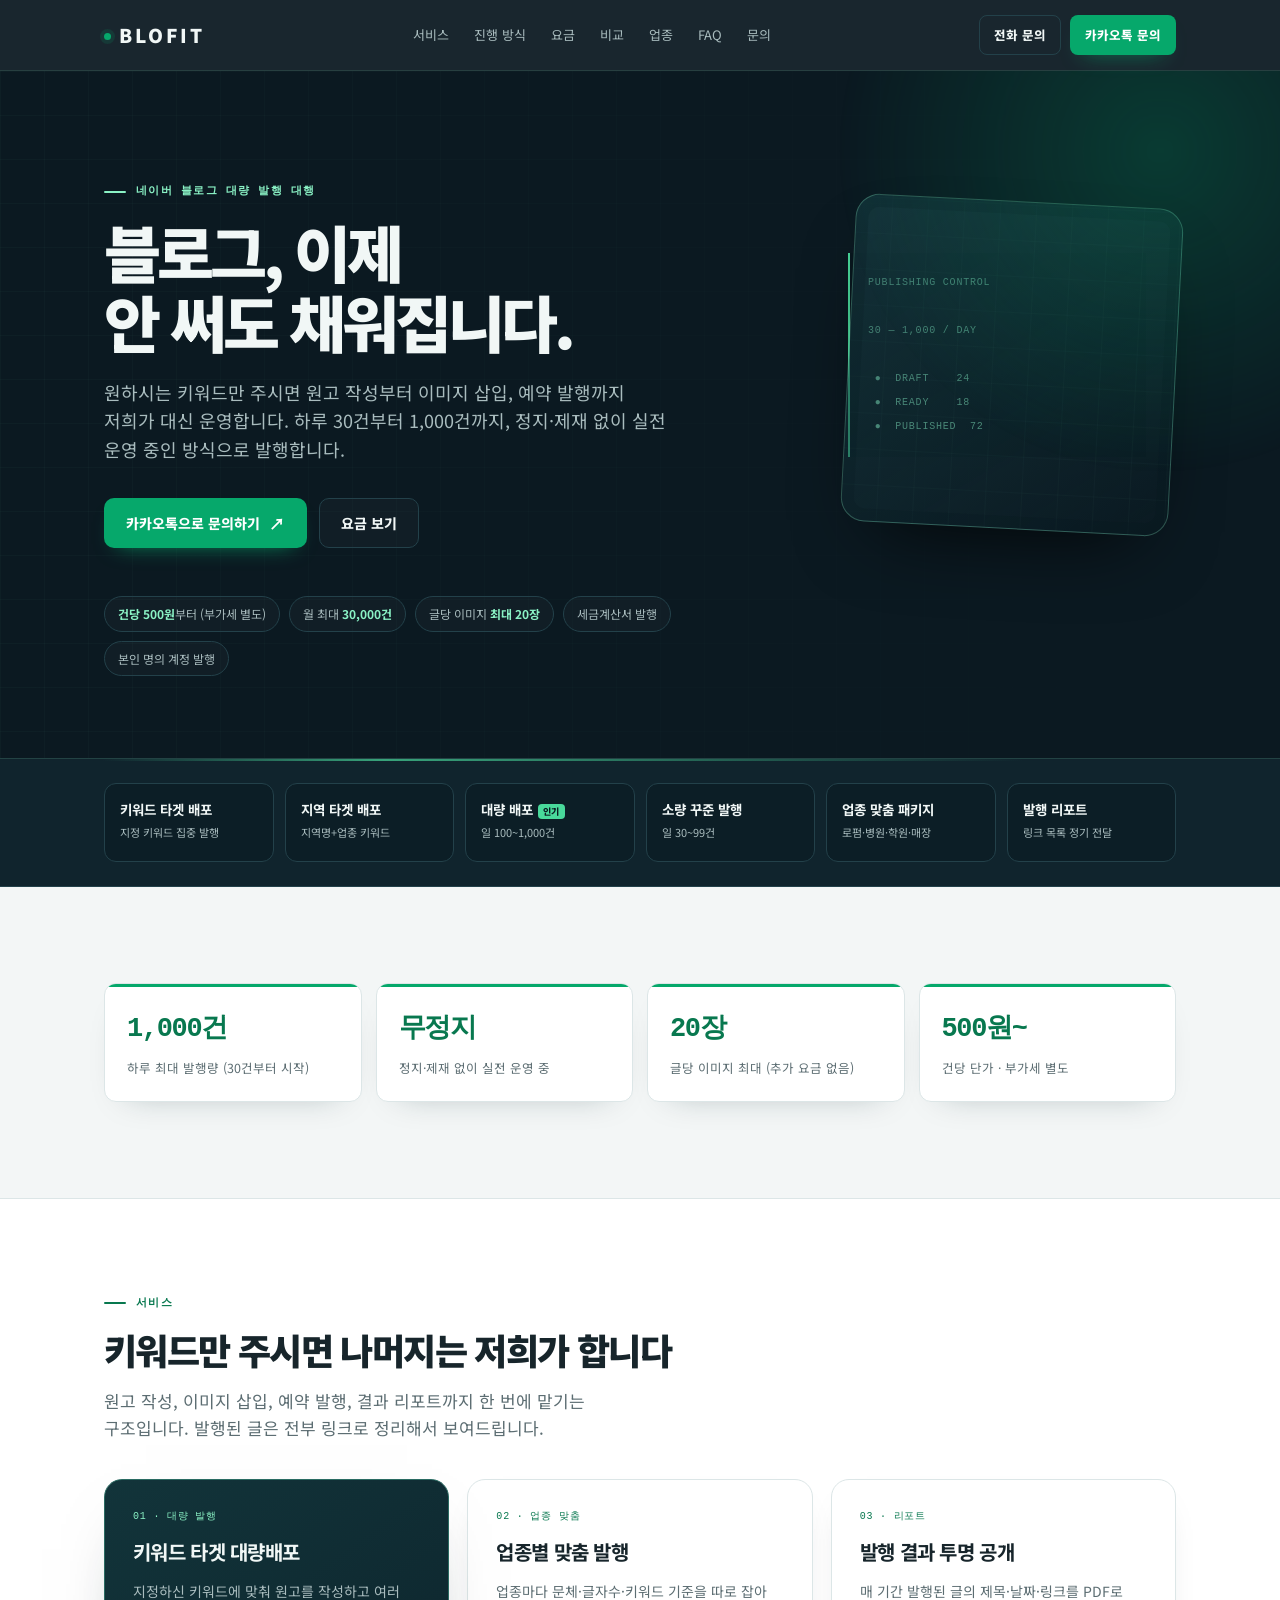
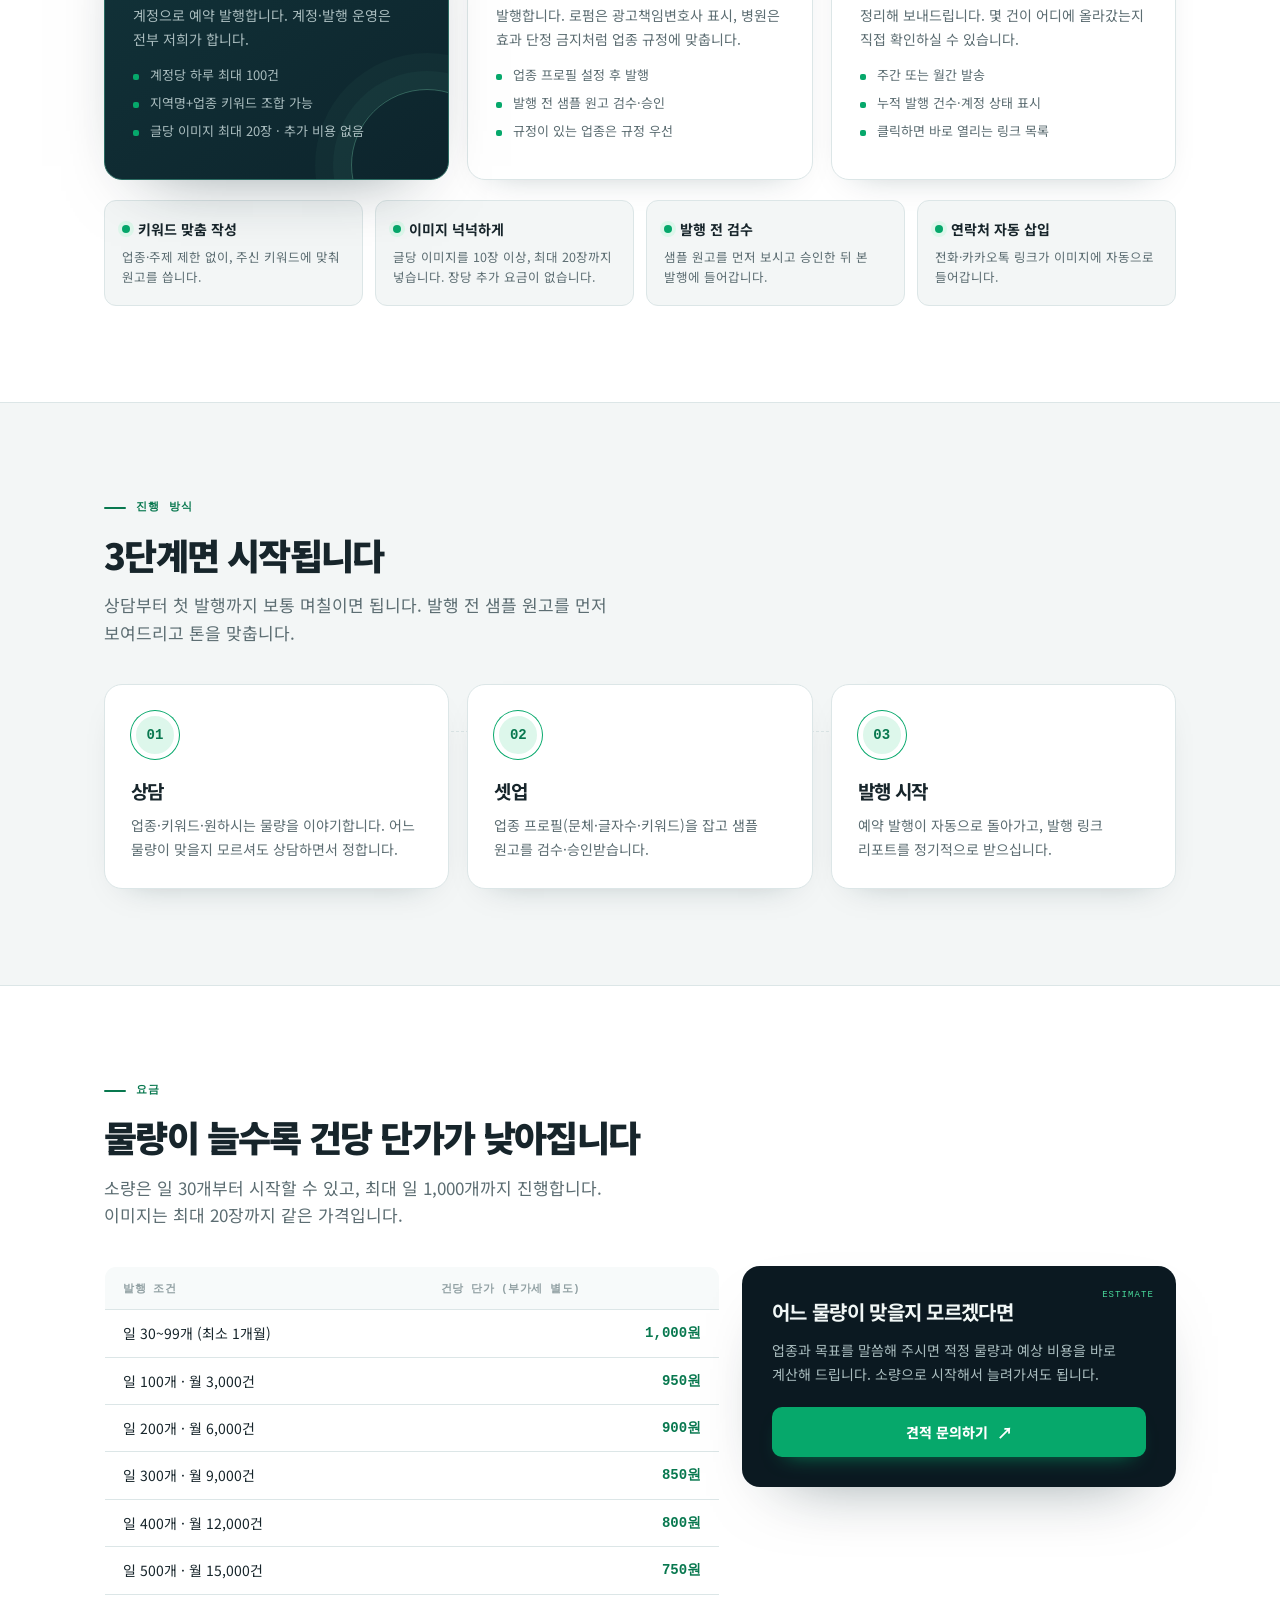
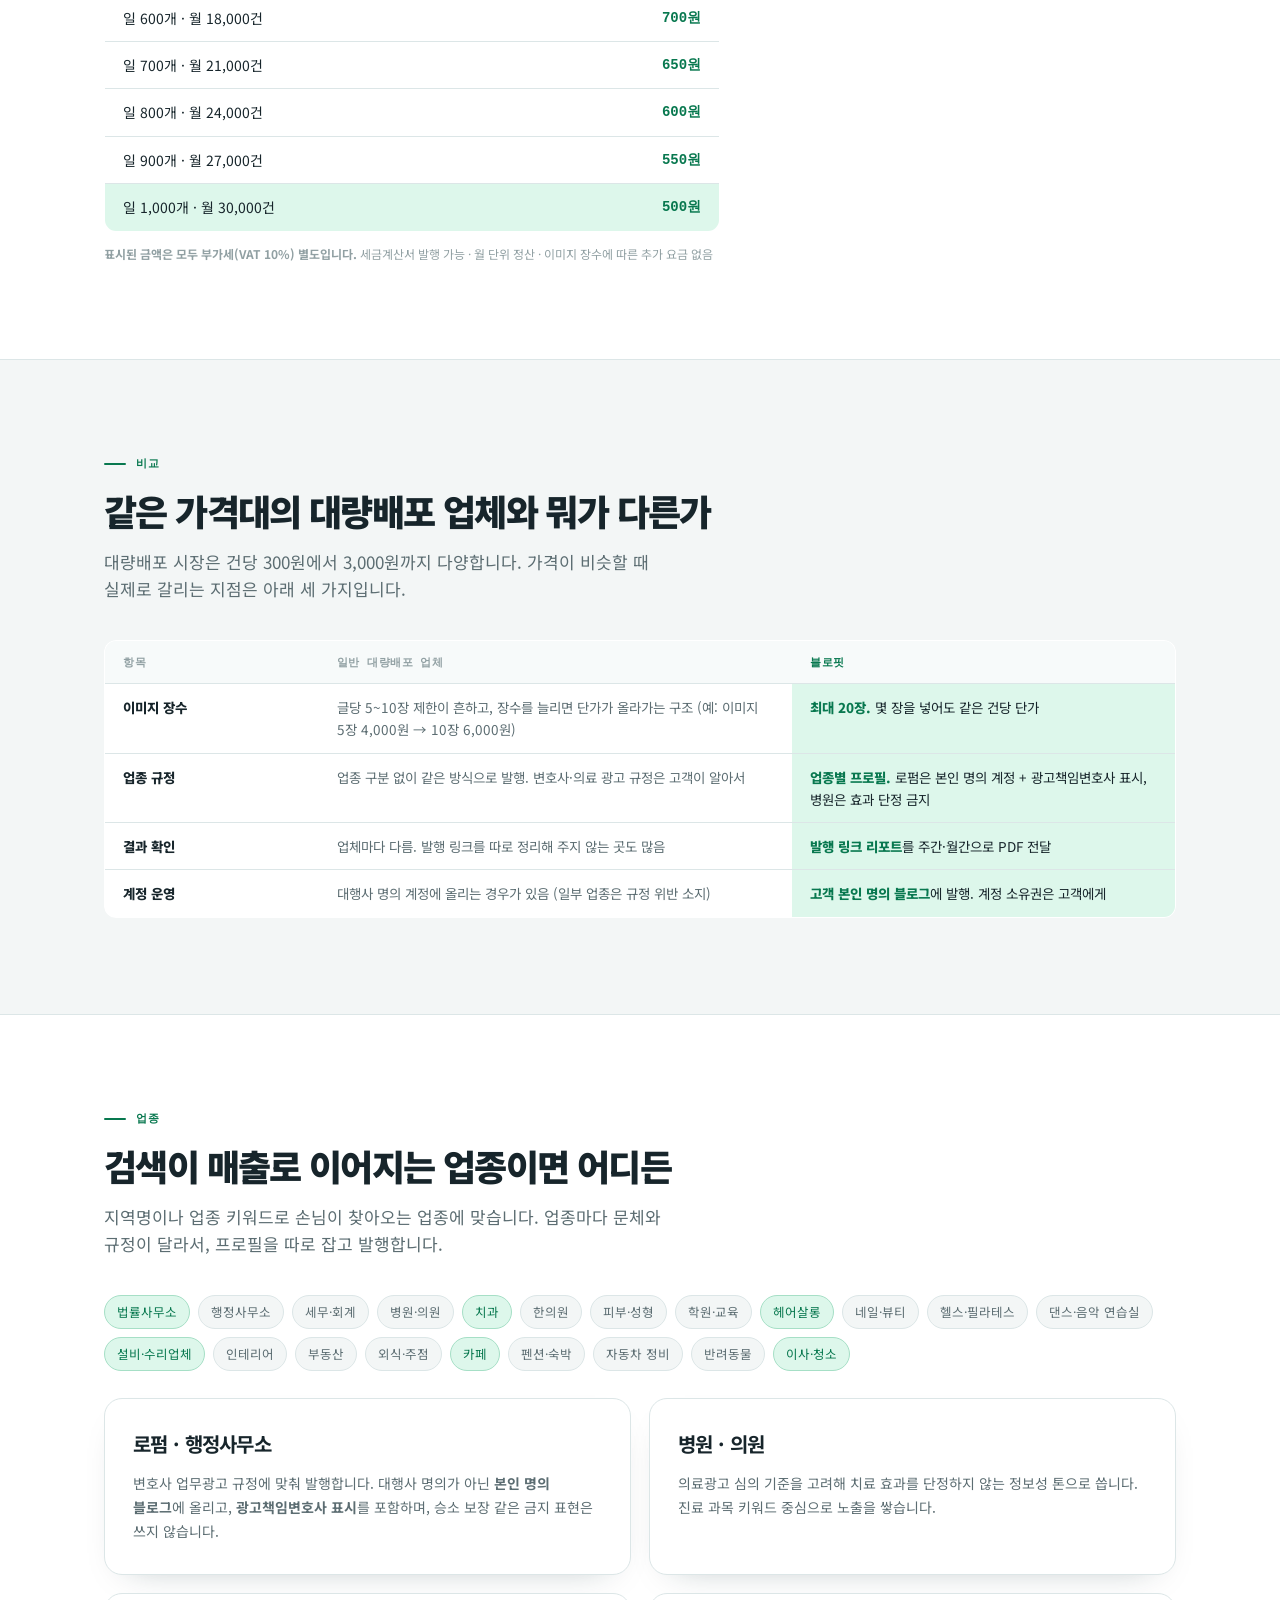
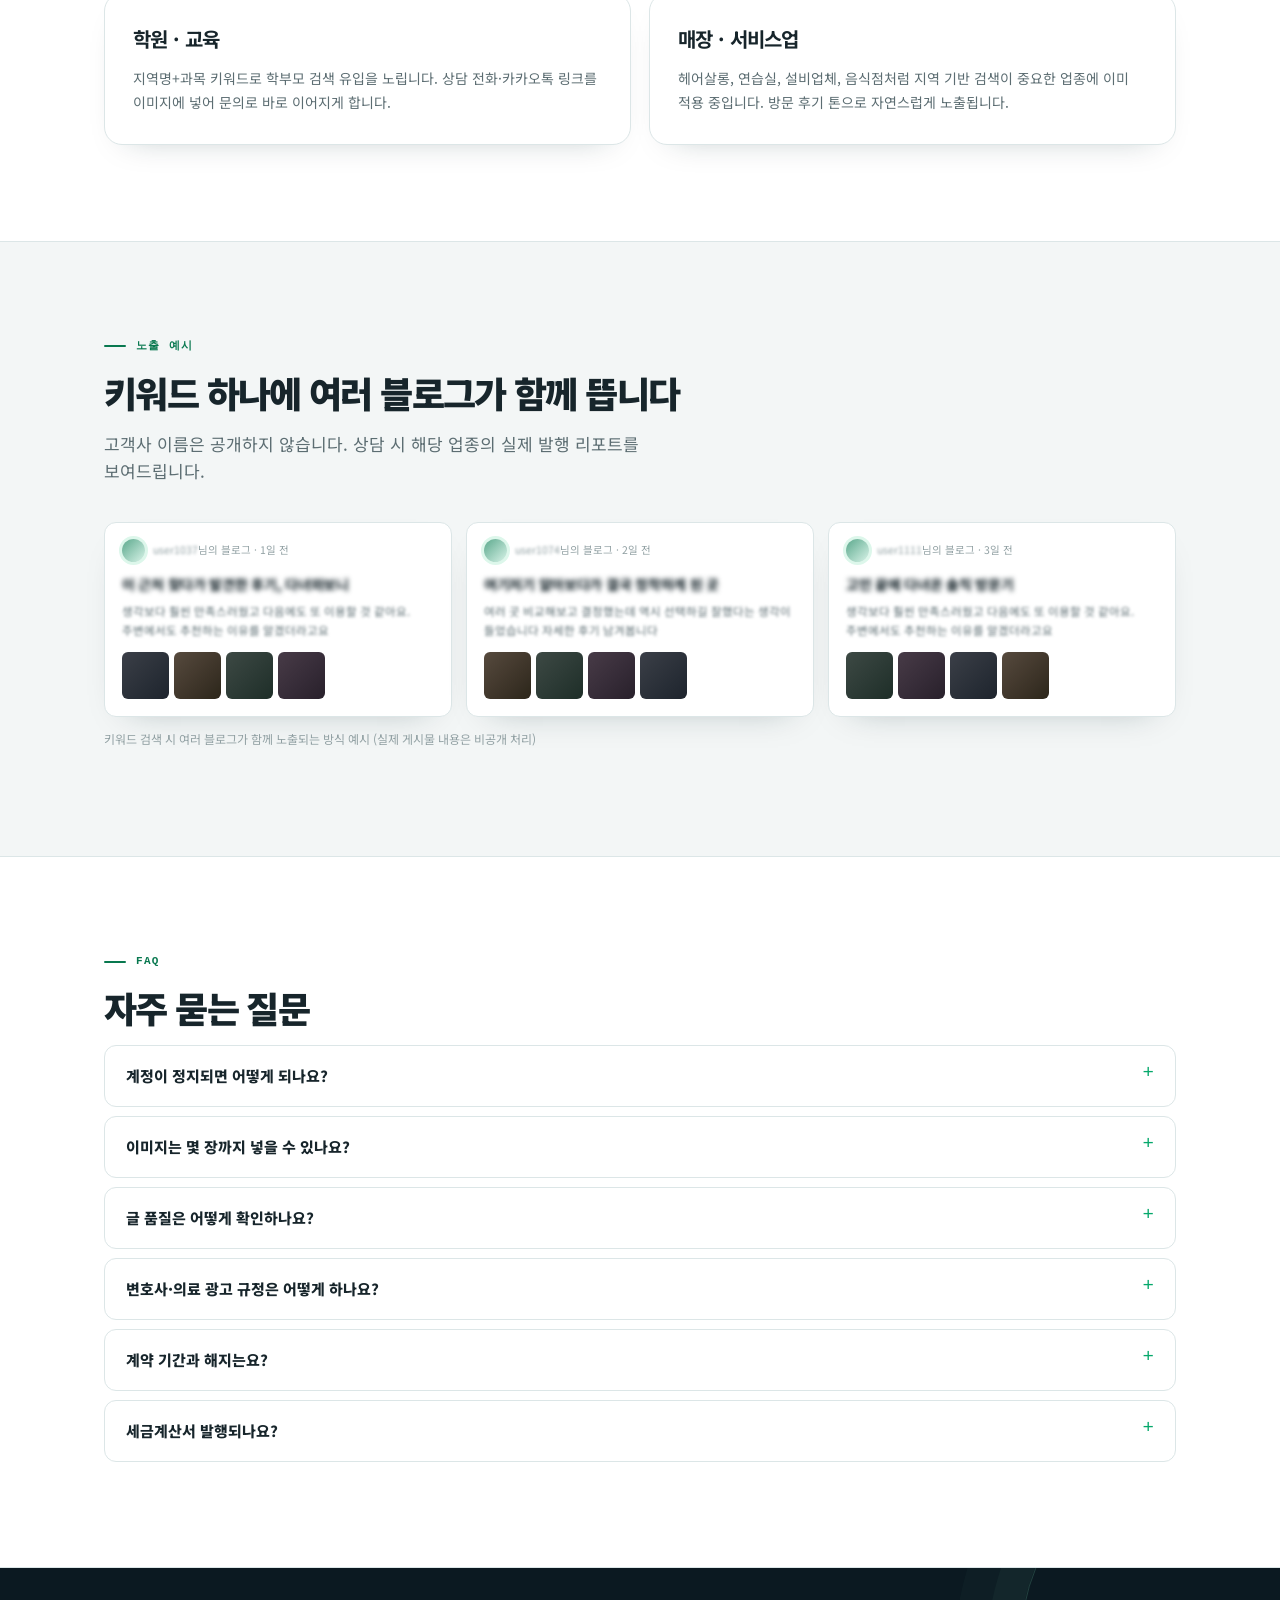
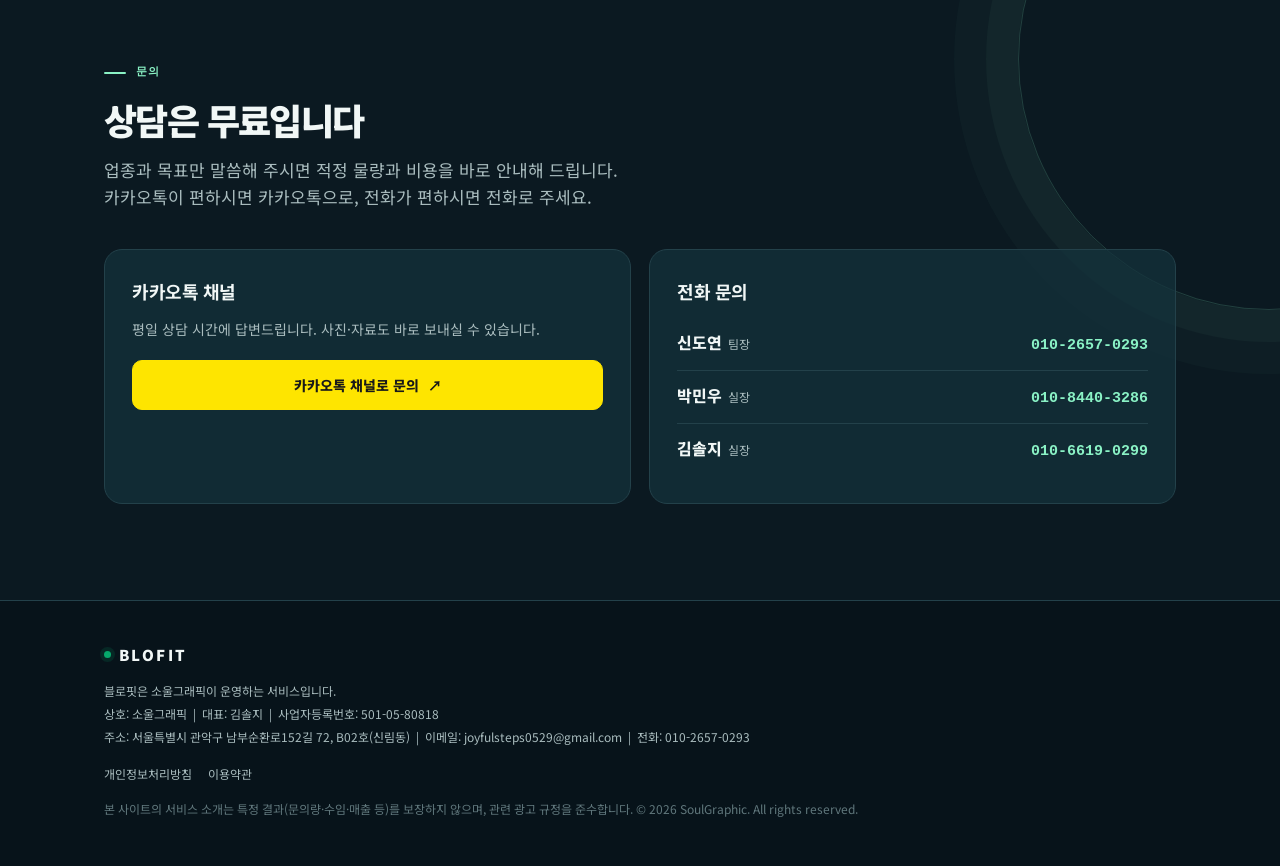
==== commit dccc21d5: "가격 표기: 부가세 별도 명시 (상단 칩·숫자 카드·요금표 제목·안내문·FAQ·메타 설명) Co-Authored-By: Claude Opus 5.5 <noreply@anthropi" ====
--- a/index.html
+++ b/index.html
@@ -4,7 +4,7 @@
 <meta charset="UTF-8">
 <meta name="viewport" content="width=device-width, initial-scale=1">
 <title>블로핏 | 네이버 블로그 대량 발행 대행</title>
-<meta name="description" content="키워드만 주시면 원고 작성부터 예약 발행까지. 네이버 블로그 대량배포·키워드 타겟 포스팅을 하루 30건부터 1,000건까지 정지·제재 없이 대행합니다. 건당 500원부터, 글당 이미지 최대 20장, 세금계산서 발행 가능.">
+<meta name="description" content="키워드만 주시면 원고 작성부터 예약 발행까지. 네이버 블로그 대량배포·키워드 타겟 포스팅을 하루 30건부터 1,000건까지 정지·제재 없이 대행합니다. 건당 500원부터(부가세 별도), 글당 이미지 최대 20장, 세금계산서 발행 가능.">
 <meta name="keywords" content="블로그 마케팅 대행, 블로그 대량배포, 네이버 블로그 발행 대행, 키워드 상위노출, 블로그 포스팅 대행, 로펌 블로그 마케팅, 병원 블로그 마케팅, 블로핏">
 <meta name="robots" content="index,follow">
 <link rel="canonical" href="https://blofit.co.kr/">
@@ -66,7 +66,7 @@
       <a class="btn btn-ghost" href="#pricing">요금 보기</a>
     </div>
     <div class="chips">
-      <span class="chip"><b>건당 500원</b>부터</span>
+      <span class="chip"><b>건당 500원</b>부터 (부가세 별도)</span>
       <span class="chip">월 최대 <b>30,000건</b></span>
       <span class="chip">글당 이미지 <b>최대 20장</b></span>
       <span class="chip">세금계산서 발행</span>
@@ -96,7 +96,7 @@
       <div class="stat"><b>1,000건</b><span>하루 최대 발행량 (30건부터 시작)</span></div>
       <div class="stat"><b>무정지</b><span>정지·제재 없이 실전 운영 중</span></div>
       <div class="stat"><b>20장</b><span>글당 이미지 최대 (추가 요금 없음)</span></div>
-      <div class="stat"><b>500원~</b><span>건당 단가 (물량별 차등)</span></div>
+      <div class="stat"><b>500원~</b><span>건당 단가 · 부가세 별도</span></div>
     </div>
   </div>
 </section>
@@ -171,7 +171,7 @@
     <div class="price-wrap">
       <div class="table-wrap">
         <table class="price-table">
-          <thead><tr><th>발행 조건</th><th>건당 단가</th></tr></thead>
+          <thead><tr><th>발행 조건</th><th>건당 단가 (부가세 별도)</th></tr></thead>
           <tbody>
             <tr><td>일 30~99개 (최소 1개월)</td><td>1,000원</td></tr>
             <tr><td>일 100개 · 월 3,000건</td><td>950원</td></tr>
@@ -186,7 +186,7 @@
             <tr class="hl"><td>일 1,000개 · 월 30,000건</td><td>500원</td></tr>
           </tbody>
         </table>
-        <p class="price-note">부가세 별도 · 세금계산서 발행 가능 · 월 단위 정산 · 이미지 장수에 따른 추가 요금 없음</p>
+        <p class="price-note"><b>표시된 금액은 모두 부가세(VAT 10%) 별도입니다.</b> 세금계산서 발행 가능 · 월 단위 정산 · 이미지 장수에 따른 추가 요금 없음</p>
       </div>
       <div class="side-card">
         <h3>어느 물량이 맞을지 모르겠다면</h3>
@@ -293,7 +293,7 @@
     <details><summary>글 품질은 어떻게 확인하나요?</summary><p>본 발행 전에 샘플 원고를 먼저 보내드립니다. 문체·글자수·키워드 기준을 함께 잡은 뒤 승인하시면 그 기준으로 발행합니다.</p></details>
     <details><summary>변호사·의료 광고 규정은 어떻게 하나요?</summary><p>로펌은 본인 명의 계정 발행과 광고책임변호사 표시를 기본으로 합니다. 병원은 치료 효과 단정 표현을 쓰지 않습니다. 발행된 글의 최종 검수 권한은 고객사에 있습니다.</p></details>
     <details><summary>계약 기간과 해지는요?</summary><p>계약서에 기간을 명시하고, 만료 전 서면 통보가 없으면 같은 조건으로 연장됩니다. 중간 해지는 사전 서면 통보로 가능합니다.</p></details>
-    <details><summary>세금계산서 발행되나요?</summary><p>네. 사업자 명의로 세금계산서를 발행하며, 월 단위로 전월 발행분을 정산합니다.</p></details>
+    <details><summary>세금계산서 발행되나요?</summary><p>네. 사업자 명의로 세금계산서를 발행하며, 월 단위로 전월 발행분을 정산합니다. 홈페이지의 금액은 모두 부가세 별도이며, 청구 시 부가세 10%가 더해집니다. 예를 들어 일 30개씩 한 달(900건 × 1,000원)이면 90만 원 + 부가세 9만 원입니다.</p></details>
   </div>
 </section>
 
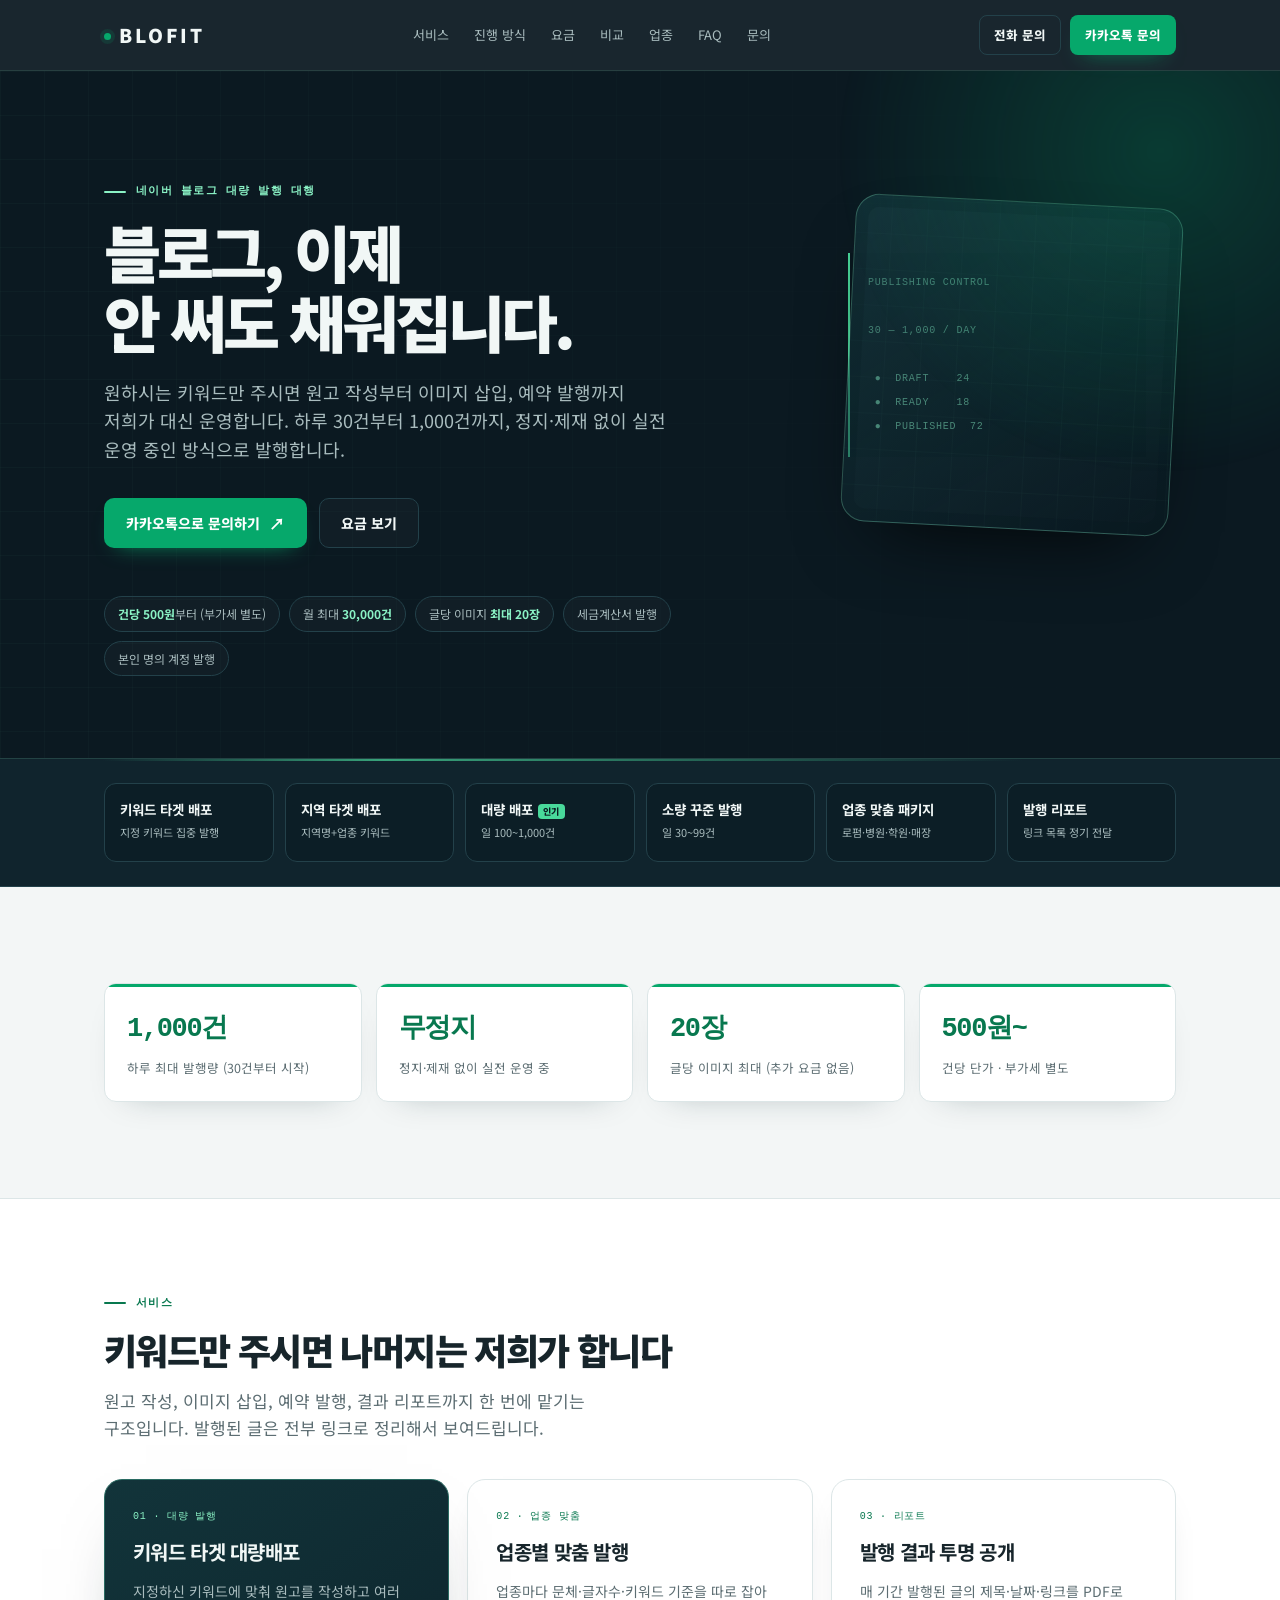
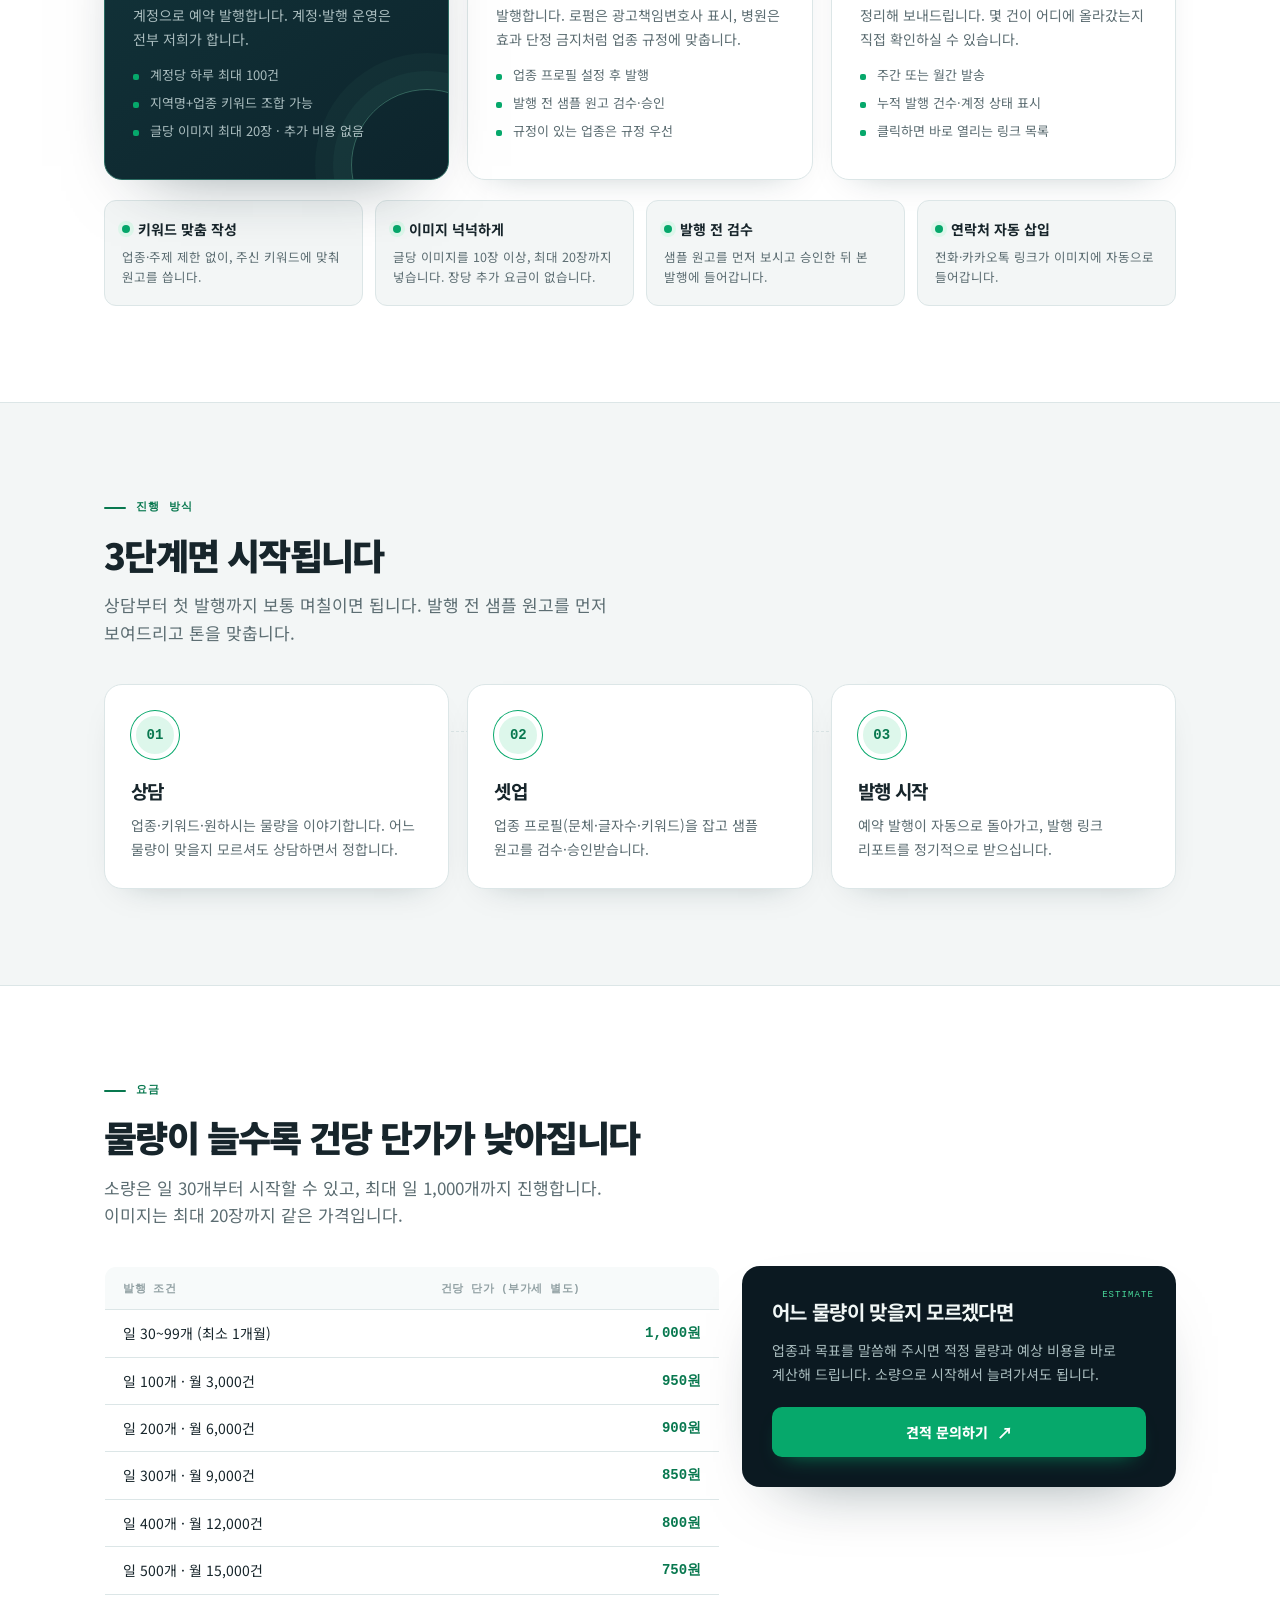
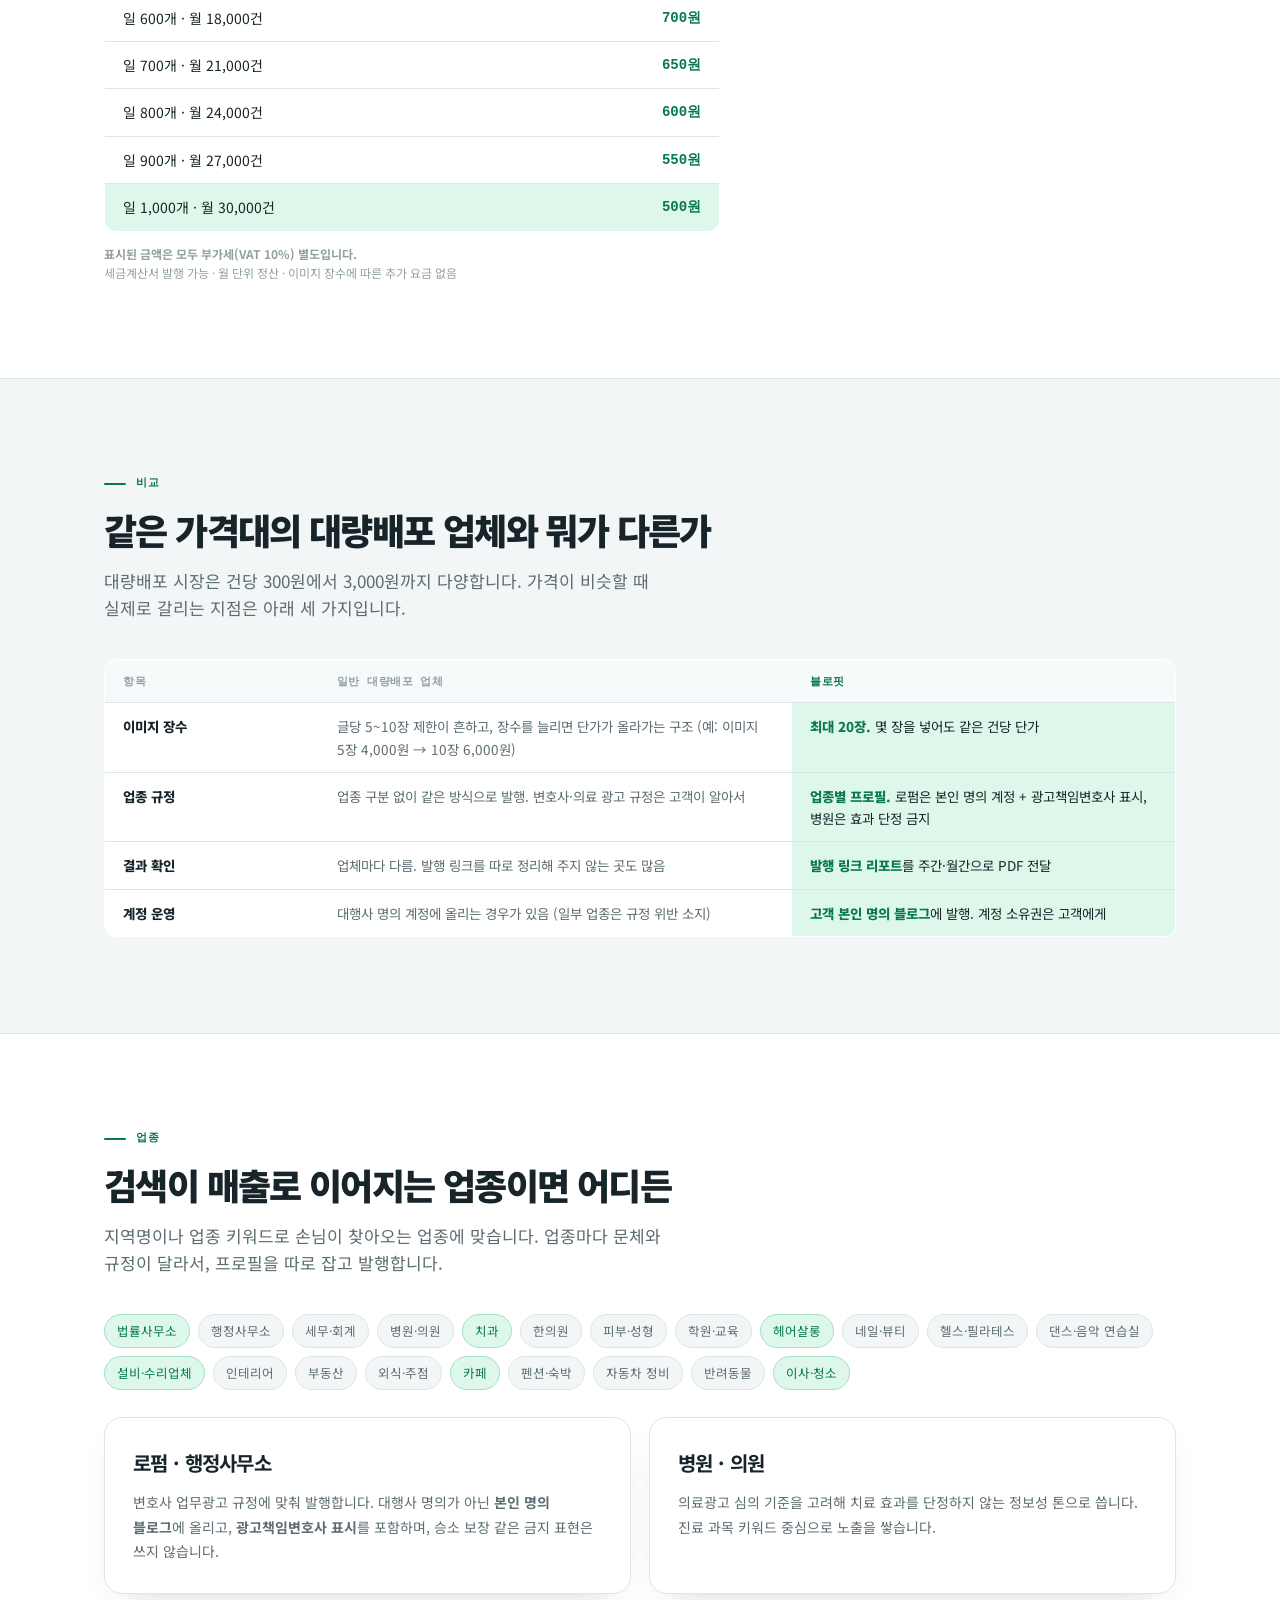
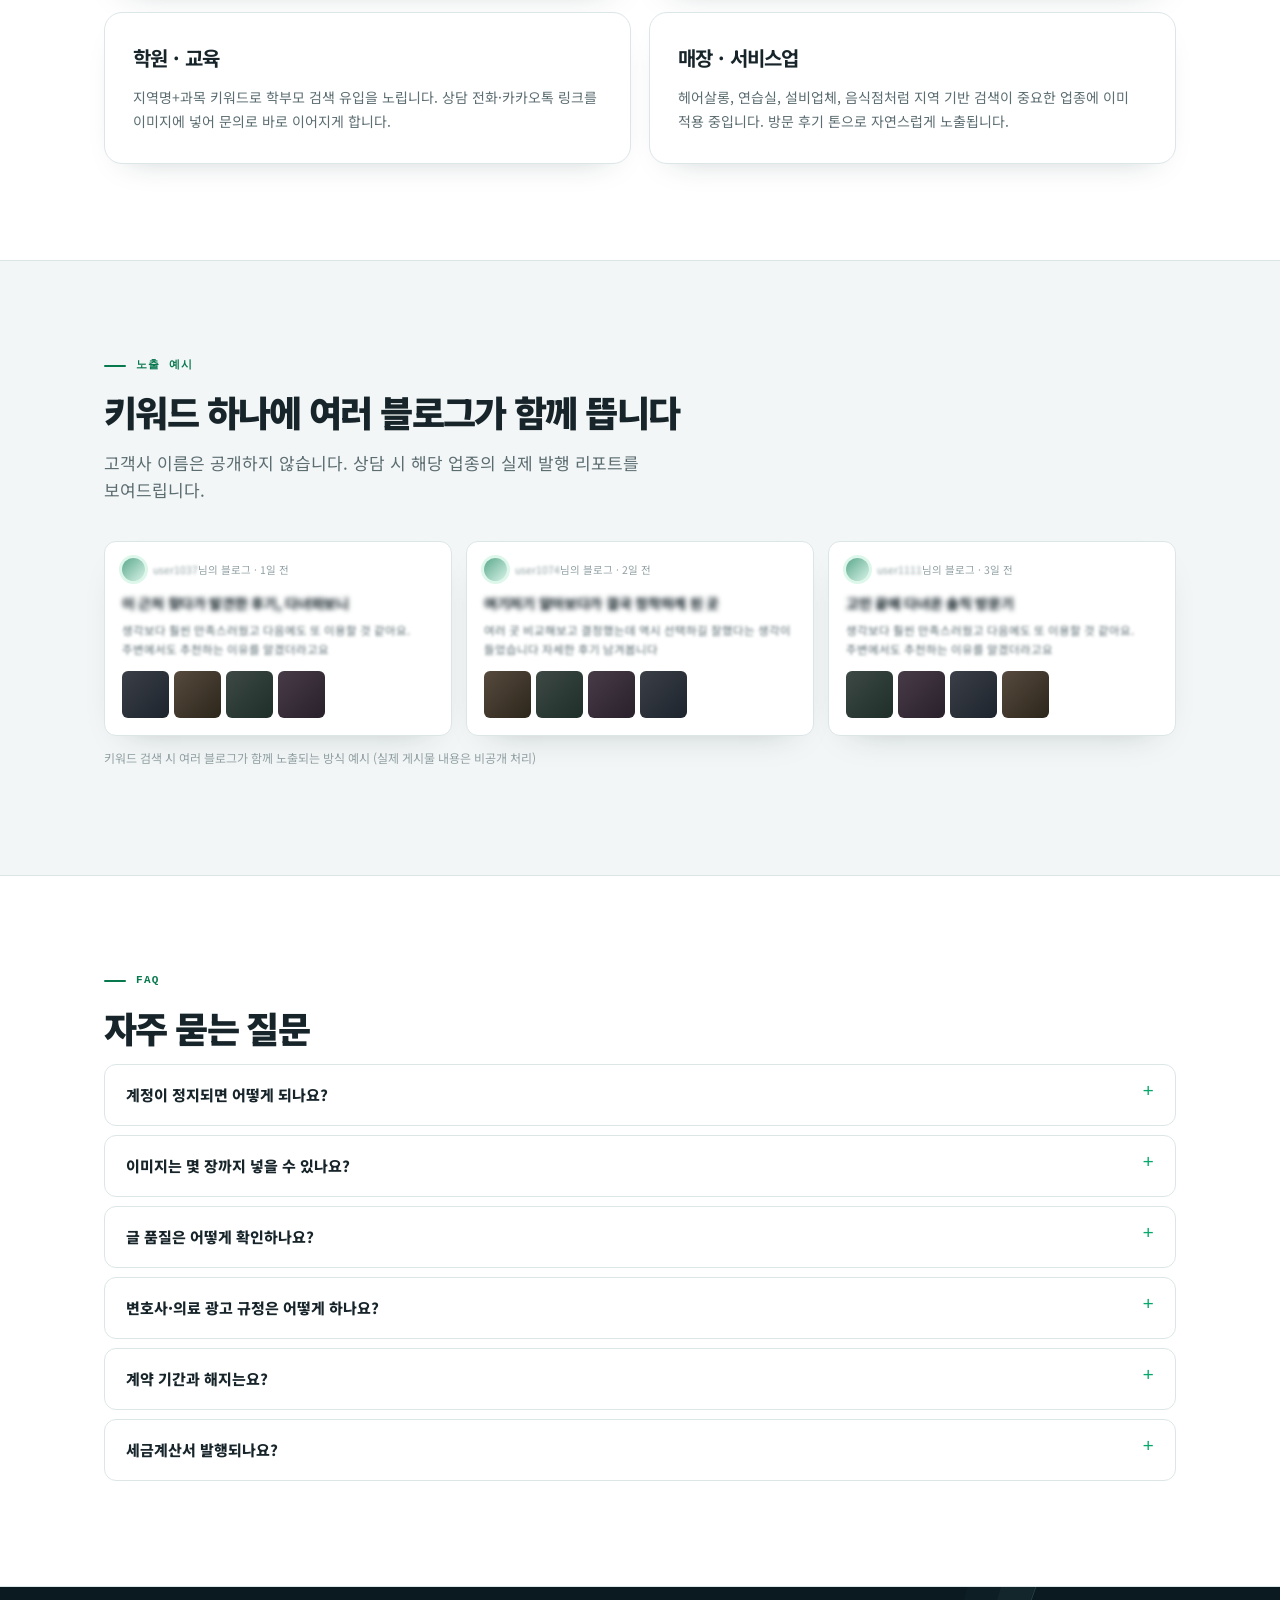
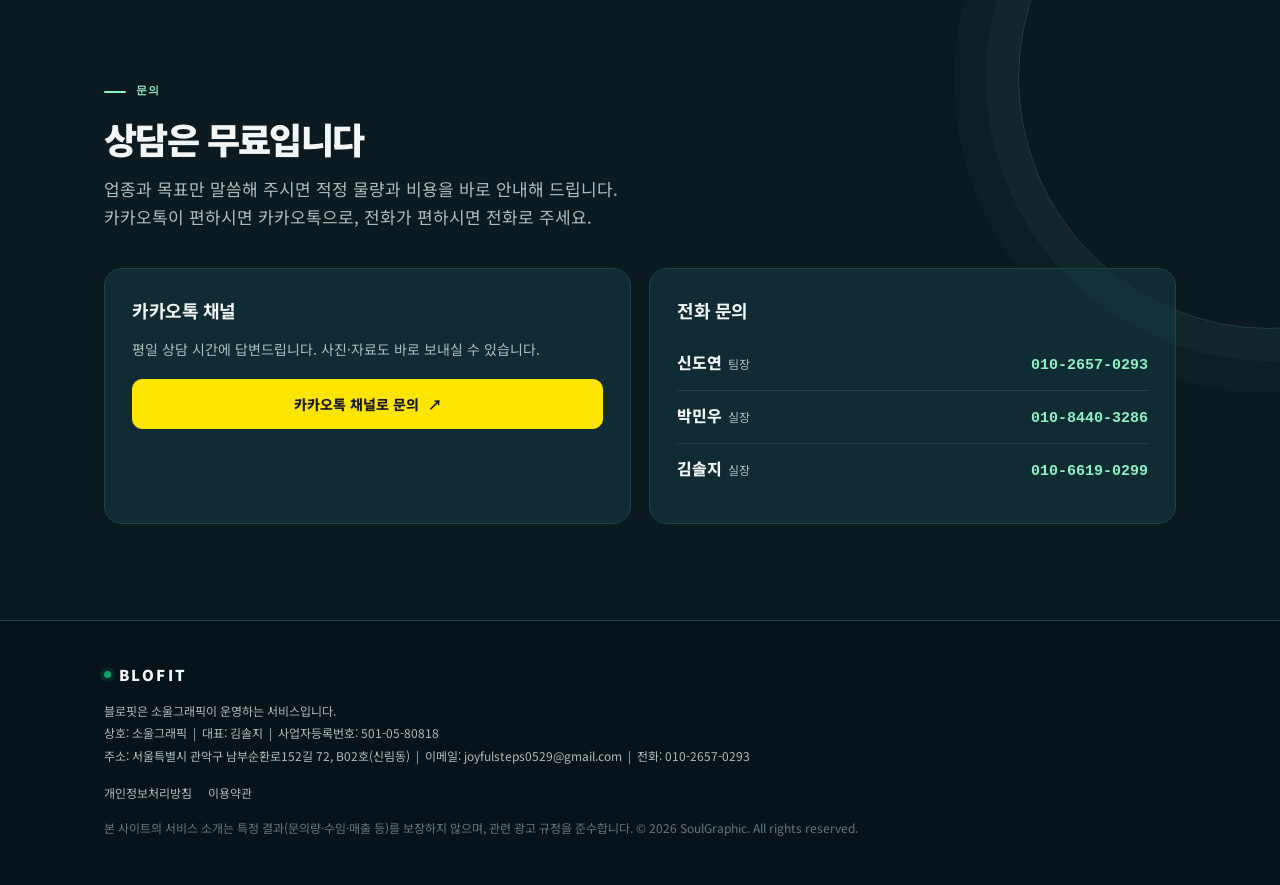
==== commit 81600aa5: "요금표 안내문 2줄로 분리 Co-Authored-By: Claude Opus 5.5 <noreply@anthropic.com>" ====
--- a/index.html
+++ b/index.html
@@ -186,7 +186,7 @@
             <tr class="hl"><td>일 1,000개 · 월 30,000건</td><td>500원</td></tr>
           </tbody>
         </table>
-        <p class="price-note"><b>표시된 금액은 모두 부가세(VAT 10%) 별도입니다.</b> 세금계산서 발행 가능 · 월 단위 정산 · 이미지 장수에 따른 추가 요금 없음</p>
+        <p class="price-note"><b>표시된 금액은 모두 부가세(VAT 10%) 별도입니다.</b><br>세금계산서 발행 가능 · 월 단위 정산 · 이미지 장수에 따른 추가 요금 없음</p>
       </div>
       <div class="side-card">
         <h3>어느 물량이 맞을지 모르겠다면</h3>
